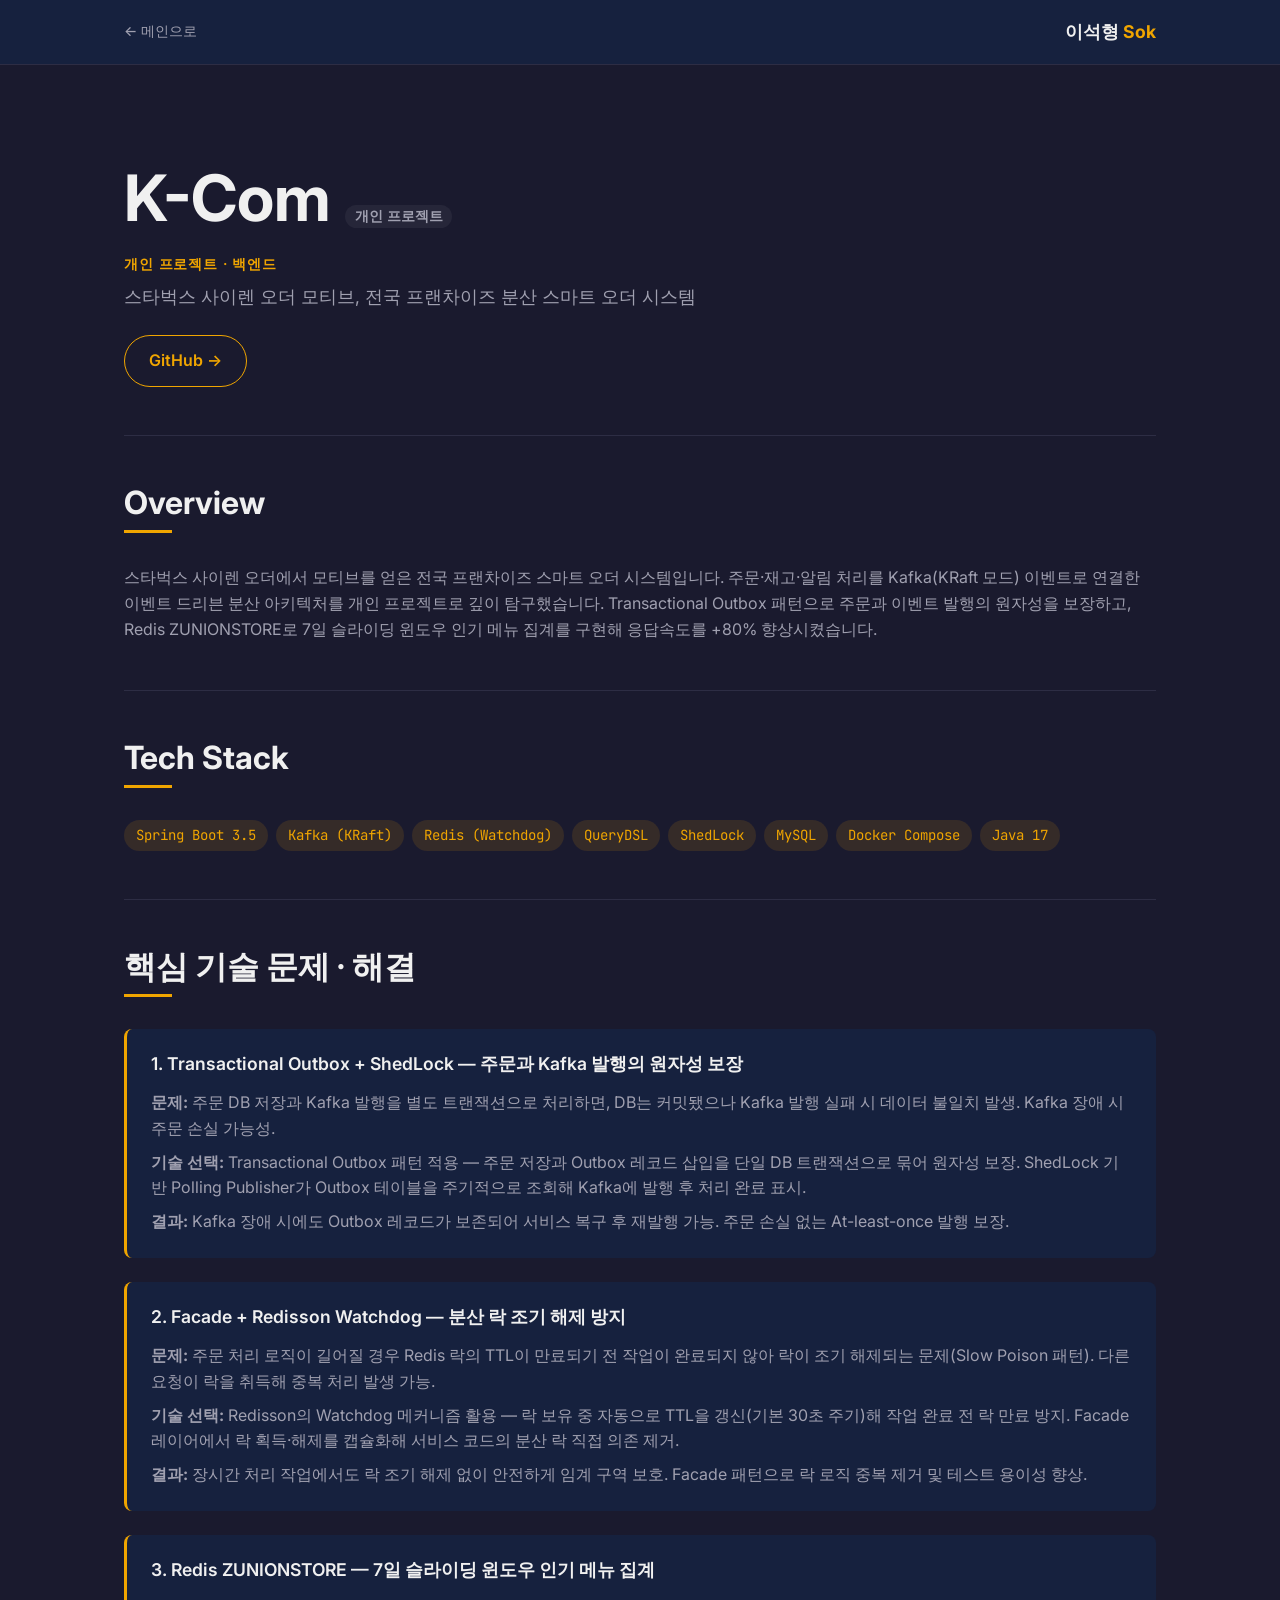
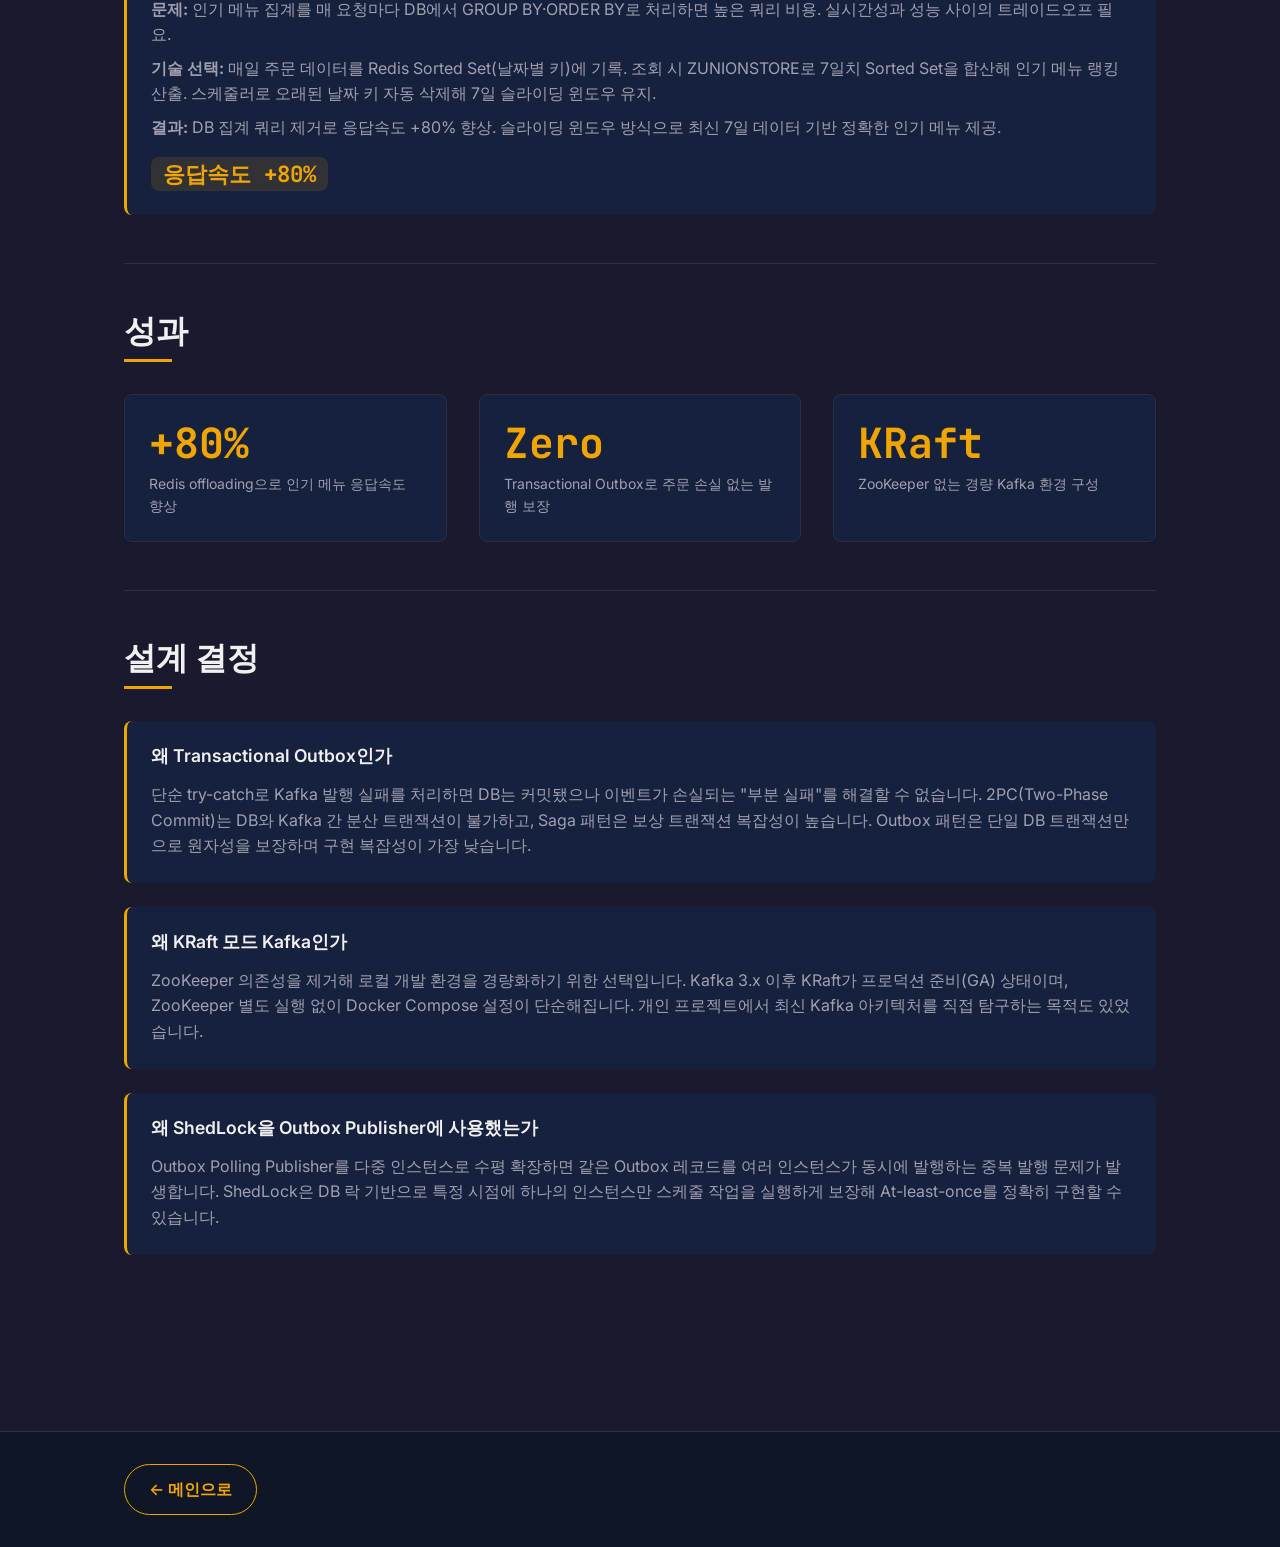
==== projects/kcom.html @ f6844fbc "fix: portfolio content accuracy and improvement - readys7: remove inaccurate 계약/결제 from overview, fi" ====
<!doctype html>
<html lang="ko">
<head>
  <meta charset="utf-8">
  <meta name="viewport" content="width=device-width, initial-scale=1">
  <meta name="description" content="K-Com — 분산 스마트 오더 시스템. Transactional Outbox 패턴·ShedLock·Redis Watchdog·ZUNIONSTORE 인기 메뉴 집계 상세 기술 설명">
  <meta property="og:title" content="K-Com | 이석형 (Sok) Portfolio">
  <meta property="og:description" content="Transactional Outbox·ShedLock·Redis Watchdog 기반 전국 프랜차이즈 분산 스마트 오더 시스템">
  <title>K-Com — 이석형 (Sok)</title>
  <link rel="preconnect" href="https://fonts.googleapis.com">
  <link rel="preconnect" href="https://fonts.gstatic.com" crossorigin>
  <link href="https://fonts.googleapis.com/css2?family=Inter:wght@400;500;600;700&family=JetBrains+Mono:wght@500;700&display=swap" rel="stylesheet">
  <link rel="stylesheet" href="../style.css">
</head>
<body>

  <header class="nav nav--detail" id="nav">
    <div class="container nav__inner">
      <a class="nav__link nav__back" href="../index.html">← 메인으로</a>
      <a class="nav__brand" href="../index.html">이석형 <span>Sok</span></a>
    </div>
  </header>

  <main class="detail">
    <div class="container">

      <!-- 헤더 -->
      <section class="detail__header reveal">
        <h1>K-Com <span class="badge badge--solo">개인 프로젝트</span></h1>
        <p class="detail__role">개인 프로젝트 · 백엔드</p>
        <p class="detail__desc">스타벅스 사이렌 오더 모티브, 전국 프랜차이즈 분산 스마트 오더 시스템</p>
        <a class="btn btn--ghost" href="https://github.com/cdkkyj123/k-com-project" target="_blank" rel="noopener">GitHub →</a>
      </section>

      <!-- Overview -->
      <section class="detail__block reveal" aria-labelledby="kcom-overview">
        <h2 id="kcom-overview" class="section-title">Overview</h2>
        <p>
          스타벅스 사이렌 오더에서 모티브를 얻은 전국 프랜차이즈 스마트 오더 시스템입니다.
          주문·재고·알림 처리를 Kafka(KRaft 모드) 이벤트로 연결한 이벤트 드리븐 분산 아키텍처를 개인 프로젝트로 깊이 탐구했습니다.
          Transactional Outbox 패턴으로 주문과 이벤트 발행의 원자성을 보장하고, Redis ZUNIONSTORE로 7일 슬라이딩 윈도우 인기 메뉴 집계를 구현해 응답속도를 +80% 향상시켰습니다.
        </p>
      </section>

      <!-- Tech Stack -->
      <section class="detail__block reveal" aria-labelledby="kcom-stack">
        <h2 id="kcom-stack" class="section-title">Tech Stack</h2>
        <div class="tag-list">
          <span class="tag">Spring Boot 3.5</span>
          <span class="tag">Kafka (KRaft)</span>
          <span class="tag">Redis (Watchdog)</span>
          <span class="tag">QueryDSL</span>
          <span class="tag">ShedLock</span>
          <span class="tag">MySQL</span>
          <span class="tag">Docker Compose</span>
          <span class="tag">Java 17</span>
        </div>
      </section>

      <!-- 핵심 기술 문제·해결 -->
      <section class="detail__block reveal" aria-labelledby="kcom-tech">
        <h2 id="kcom-tech" class="section-title">핵심 기술 문제 · 해결</h2>

        <article class="chapter reveal">
          <h3>1. Transactional Outbox + ShedLock — 주문과 Kafka 발행의 원자성 보장</h3>
          <p><strong>문제:</strong> 주문 DB 저장과 Kafka 발행을 별도 트랜잭션으로 처리하면, DB는 커밋됐으나 Kafka 발행 실패 시 데이터 불일치 발생. Kafka 장애 시 주문 손실 가능성.</p>
          <p><strong>기술 선택:</strong> Transactional Outbox 패턴 적용 — 주문 저장과 Outbox 레코드 삽입을 단일 DB 트랜잭션으로 묶어 원자성 보장. ShedLock 기반 Polling Publisher가 Outbox 테이블을 주기적으로 조회해 Kafka에 발행 후 처리 완료 표시.</p>
          <p><strong>결과:</strong> Kafka 장애 시에도 Outbox 레코드가 보존되어 서비스 복구 후 재발행 가능. 주문 손실 없는 At-least-once 발행 보장.</p>
        </article>

        <article class="chapter reveal">
          <h3>2. Facade + Redisson Watchdog — 분산 락 조기 해제 방지</h3>
          <p><strong>문제:</strong> 주문 처리 로직이 길어질 경우 Redis 락의 TTL이 만료되기 전 작업이 완료되지 않아 락이 조기 해제되는 문제(Slow Poison 패턴). 다른 요청이 락을 취득해 중복 처리 발생 가능.</p>
          <p><strong>기술 선택:</strong> Redisson의 Watchdog 메커니즘 활용 — 락 보유 중 자동으로 TTL을 갱신(기본 30초 주기)해 작업 완료 전 락 만료 방지. Facade 레이어에서 락 획득·해제를 캡슐화해 서비스 코드의 분산 락 직접 의존 제거.</p>
          <p><strong>결과:</strong> 장시간 처리 작업에서도 락 조기 해제 없이 안전하게 임계 구역 보호. Facade 패턴으로 락 로직 중복 제거 및 테스트 용이성 향상.</p>
        </article>

        <article class="chapter reveal">
          <h3>3. Redis ZUNIONSTORE — 7일 슬라이딩 윈도우 인기 메뉴 집계</h3>
          <p><strong>문제:</strong> 인기 메뉴 집계를 매 요청마다 DB에서 GROUP BY·ORDER BY로 처리하면 높은 쿼리 비용. 실시간성과 성능 사이의 트레이드오프 필요.</p>
          <p><strong>기술 선택:</strong> 매일 주문 데이터를 Redis Sorted Set(날짜별 키)에 기록. 조회 시 ZUNIONSTORE로 7일치 Sorted Set을 합산해 인기 메뉴 랭킹 산출. 스케줄러로 오래된 날짜 키 자동 삭제해 7일 슬라이딩 윈도우 유지.</p>
          <p><strong>결과:</strong> DB 집계 쿼리 제거로 응답속도 +80% 향상. 슬라이딩 윈도우 방식으로 최신 7일 데이터 기반 정확한 인기 메뉴 제공.</p>
          <div class="metric mono">응답속도 +80%</div>
        </article>

      </section>

      <!-- 성과 -->
      <section class="detail__block reveal" aria-labelledby="kcom-results">
        <h2 id="kcom-results" class="section-title">성과</h2>
        <div class="grid grid--3">
          <div class="metric-card reveal">
            <span class="metric mono">+80%</span>
            <span class="metric__label">Redis offloading으로 인기 메뉴 응답속도 향상</span>
          </div>
          <div class="metric-card reveal">
            <span class="metric mono">Zero</span>
            <span class="metric__label">Transactional Outbox로 주문 손실 없는 발행 보장</span>
          </div>
          <div class="metric-card reveal">
            <span class="metric mono">KRaft</span>
            <span class="metric__label">ZooKeeper 없는 경량 Kafka 환경 구성</span>
          </div>
        </div>
      </section>

      <!-- 설계 결정 -->
      <section class="detail__block reveal" aria-labelledby="kcom-decisions">
        <h2 id="kcom-decisions" class="section-title">설계 결정</h2>

        <article class="chapter reveal">
          <h3>왜 Transactional Outbox인가</h3>
          <p>단순 try-catch로 Kafka 발행 실패를 처리하면 DB는 커밋됐으나 이벤트가 손실되는 "부분 실패"를 해결할 수 없습니다. 2PC(Two-Phase Commit)는 DB와 Kafka 간 분산 트랜잭션이 불가하고, Saga 패턴은 보상 트랜잭션 복잡성이 높습니다. Outbox 패턴은 단일 DB 트랜잭션만으로 원자성을 보장하며 구현 복잡성이 가장 낮습니다.</p>
        </article>

        <article class="chapter reveal">
          <h3>왜 KRaft 모드 Kafka인가</h3>
          <p>ZooKeeper 의존성을 제거해 로컬 개발 환경을 경량화하기 위한 선택입니다. Kafka 3.x 이후 KRaft가 프로덕션 준비(GA) 상태이며, ZooKeeper 별도 실행 없이 Docker Compose 설정이 단순해집니다. 개인 프로젝트에서 최신 Kafka 아키텍처를 직접 탐구하는 목적도 있었습니다.</p>
        </article>

        <article class="chapter reveal">
          <h3>왜 ShedLock을 Outbox Publisher에 사용했는가</h3>
          <p>Outbox Polling Publisher를 다중 인스턴스로 수평 확장하면 같은 Outbox 레코드를 여러 인스턴스가 동시에 발행하는 중복 발행 문제가 발생합니다. ShedLock은 DB 락 기반으로 특정 시점에 하나의 인스턴스만 스케줄 작업을 실행하게 보장해 At-least-once를 정확히 구현할 수 있습니다.</p>
        </article>

      </section>

    </div>
  </main>

  <footer class="footer">
    <div class="container">
      <a class="btn btn--ghost" href="../index.html">← 메인으로</a>
    </div>
  </footer>

  <script src="../main.js" defer></script>
</body>
</html>
---- style.css ----
/* ============================================================
   1. Reset & Box-sizing
   ============================================================ */
*, *::before, *::after {
  box-sizing: border-box;
  margin: 0;
  padding: 0;
}

img, video {
  max-width: 100%;
  display: block;
}

ul, ol {
  list-style: none;
}

/* ============================================================
   2. :root tokens
   ============================================================ */
:root {
  /* Background */
  --bg-base:      #1a1a2e;
  --bg-surface:   #16213e;
  --bg-surface-2: #0f1626;

  /* Text */
  --text-primary:   #f0f0f0;
  --text-secondary: #a0a0b0;
  --text-muted:     #9090a0; /* footer 보조·disabled 전용 — 본문 사용 금지 */

  /* Accent (단일 gold) */
  --accent:        #f0a500;
  --accent-hover:  #ffbb2e;
  --accent-soft:   rgba(240, 165, 0, 0.12);

  /* Borders */
  --border:        #2d2d44;
  --border-hover:  var(--accent);

  /* Status badges */
  --status-done:    #3ddc84;
  --status-wip:     #f0a500;
  --status-private: #9090a0;

  /* Effects */
  --shadow-card:  0 4px 20px rgba(0, 0, 0, 0.35);
  --radius:       8px;
  --radius-pill:  999px;

  /* Typography */
  --font-sans: 'Inter', -apple-system, 'Segoe UI', 'Noto Sans KR', sans-serif;
  --font-mono: 'JetBrains Mono', 'Courier New', monospace;
  --fs-h1:     4rem;
  --fs-h2:     2rem;
  --fs-h3:     1.4rem;
  --fs-body:   1rem;
  --fs-small:  0.875rem;
  --fs-metric: 2.6rem;
  --lh-tight:  1.2;
  --lh-body:   1.6;

  /* Spacing (8px base) */
  --sp-1: 0.5rem;
  --sp-2: 1rem;
  --sp-3: 1.5rem;
  --sp-4: 2rem;
  --sp-5: 3rem;
  --sp-6: 5rem;
  --container-max: 1080px;
}

/* ============================================================
   3. Base elements
   ============================================================ */
html {
  scroll-behavior: smooth;
}

body {
  font-family: var(--font-sans);
  font-size: var(--fs-body);
  line-height: var(--lh-body);
  color: var(--text-primary);
  background-color: var(--bg-base);
  padding-top: 64px;
}

h1, h2, h3, h4, h5, h6 {
  line-height: var(--lh-tight);
  color: var(--text-primary);
}

h1 { font-size: var(--fs-h1); font-weight: 700; }
h2 { font-size: var(--fs-h2); font-weight: 700; }
h3 { font-size: var(--fs-h3); font-weight: 600; }

p {
  color: var(--text-secondary);
  line-height: var(--lh-body);
}

a {
  color: var(--accent);
  text-decoration: none;
  transition: color 0.2s ease;
}

a:hover {
  color: var(--accent-hover);
}

:focus-visible {
  outline: 2px solid var(--accent);
  outline-offset: 2px;
}

.mono {
  font-family: var(--font-mono);
}

.accent {
  color: var(--accent);
}

/* ============================================================
   4. Layout utilities
   ============================================================ */
.container {
  max-width: var(--container-max);
  margin-inline: auto;
  padding-inline: var(--sp-3);
}

.section {
  padding-block: var(--sp-6);
}

.section--alt {
  background: var(--bg-surface-2);
}

.grid {
  display: grid;
  gap: var(--sp-4);
}

.grid--2 {
  grid-template-columns: 1fr 1fr;
}

.grid--3 {
  grid-template-columns: repeat(3, 1fr);
}

/* ============================================================
   5. Components
   ============================================================ */

/* Buttons */
.btn {
  display: inline-flex;
  align-items: center;
  gap: 0.4rem;
  padding: 0.75rem 1.5rem;
  border-radius: var(--radius-pill);
  font-size: var(--fs-body);
  font-weight: 600;
  font-family: var(--font-sans);
  cursor: pointer;
  border: 1px solid transparent;
  transition: background-color 0.2s ease, color 0.2s ease, border-color 0.2s ease;
  text-decoration: none;
  white-space: nowrap;
}

.btn--primary {
  background-color: var(--accent);
  color: var(--bg-base);
  border-color: var(--accent);
}

.btn--primary:hover {
  background-color: var(--accent-hover);
  border-color: var(--accent-hover);
  color: var(--bg-base);
}

.btn--ghost {
  background-color: transparent;
  color: var(--accent);
  border-color: var(--accent);
}

.btn--ghost:hover {
  background-color: var(--accent-soft);
  color: var(--accent-hover);
}

/* Cards */
.card {
  background: var(--bg-surface);
  border: 1px solid var(--border);
  border-radius: var(--radius);
  padding: var(--sp-3);
  box-shadow: var(--shadow-card);
  transition: transform 0.25s ease, border-color 0.25s ease;
}

.card:hover {
  transform: translateY(-4px);
  border-color: var(--accent);
}

/* Tags */
.tag {
  display: inline-block;
  background: var(--accent-soft);
  color: var(--accent);
  font-family: var(--font-mono);
  font-size: var(--fs-small);
  border-radius: var(--radius-pill);
  padding: 0.25rem 0.75rem;
}

.tag-list {
  display: flex;
  gap: var(--sp-1);
  flex-wrap: wrap;
}

/* Badges */
.badge {
  display: inline-block;
  font-size: var(--fs-small);
  font-weight: 600;
  border-radius: var(--radius-pill);
  padding: 0.2rem 0.6rem;
}

.badge--wip {
  background: var(--accent-soft);
  color: var(--status-wip);
}

.badge--done {
  background: rgba(61, 220, 132, 0.12);
  color: var(--status-done);
}

.badge--private {
  background: rgba(108, 108, 122, 0.15);
  color: var(--status-private);
}

.badge--solo {
  background: rgba(108, 108, 122, 0.15);
  color: var(--text-secondary);
}

.badge--featured {
  background: var(--accent);
  color: var(--bg-base);
}

/* Metrics */
.metric {
  display: block;
  font-family: var(--font-mono);
  font-size: var(--fs-metric);
  color: var(--accent);
  font-weight: 700;
  line-height: var(--lh-tight);
}

.metric__label {
  display: block;
  font-size: var(--fs-small);
  color: var(--text-secondary);
  margin-top: 0.25rem;
  line-height: var(--lh-body);
}

.metric-card {
  background: var(--bg-surface);
  border: 1px solid var(--border);
  border-radius: var(--radius);
  padding: var(--sp-3);
  transition: transform 0.25s ease, border-color 0.25s ease;
}

.metric-card:hover {
  transform: translateY(-4px);
  border-color: var(--accent);
}

/* Section titles */
.section-title {
  font-size: var(--fs-h2);
  font-weight: 700;
  line-height: var(--lh-tight);
  margin-bottom: var(--sp-4);
  color: var(--text-primary);
}

.section-title::after {
  content: '';
  display: block;
  width: 48px;
  height: 3px;
  background: var(--accent);
  margin-top: 8px;
}

/* ============================================================
   6. Nav
   ============================================================ */
.nav {
  position: fixed;
  top: 0;
  left: 0;
  right: 0;
  z-index: 100;
  background: transparent;
  transition: background 0.3s ease, box-shadow 0.3s ease;
}

.nav--scrolled {
  background: var(--bg-surface);
  box-shadow: 0 2px 20px rgba(0, 0, 0, 0.4);
}

.nav__inner {
  display: flex;
  align-items: center;
  justify-content: space-between;
  height: 64px;
}

.nav__brand {
  font-size: 1.1rem;
  font-weight: 700;
  color: var(--text-primary);
  text-decoration: none;
  transition: color 0.2s ease;
}

.nav__brand:hover {
  color: var(--accent);
}

.nav__brand span {
  color: var(--accent);
}

.nav__menu {
  display: flex;
  align-items: center;
  gap: var(--sp-3);
}

.nav__link {
  color: var(--text-secondary);
  font-size: var(--fs-body);
  font-weight: 500;
  text-decoration: none;
  transition: color 0.2s ease;
  padding: 0.25rem 0;
  border-bottom: 2px solid transparent;
}

.nav__link:hover,
.nav__link.active {
  color: var(--accent);
}

.nav__link.active {
  border-bottom-color: var(--accent);
}

.nav__back {
  font-size: var(--fs-small);
}

/* Hamburger — hidden on desktop */
.nav__hamburger {
  display: none;
}

/* Detail page nav */
.nav--detail {
  background: var(--bg-surface);
  border-bottom: 1px solid var(--border);
}

/* ============================================================
   7. Sections (index)
   ============================================================ */

/* Hero */
.hero {
  min-height: 100vh;
  display: flex;
  align-items: center;
  background: linear-gradient(180deg, var(--bg-base), var(--bg-surface-2));
  position: relative;
}

.hero__inner {
  padding-block: var(--sp-6);
}

.hero__eyebrow {
  font-size: var(--fs-small);
  font-weight: 600;
  color: var(--accent);
  letter-spacing: 0.08em;
  text-transform: uppercase;
  margin-bottom: var(--sp-2);
}

.hero__title {
  font-size: var(--fs-h1);
  font-weight: 700;
  line-height: var(--lh-tight);
  margin-bottom: var(--sp-3);
  color: var(--text-primary);
}

.hero__sub {
  font-size: 1.15rem;
  color: var(--text-secondary);
  max-width: 600px;
  margin-bottom: var(--sp-2);
  line-height: var(--lh-body);
}

.hero__stack {
  font-family: var(--font-mono);
  font-size: var(--fs-small);
  color: var(--text-secondary);
  margin-bottom: var(--sp-4);
}

.hero__cta {
  display: flex;
  gap: var(--sp-2);
  flex-wrap: wrap;
  margin-bottom: var(--sp-5);
}

.hero__scroll {
  position: absolute;
  bottom: var(--sp-4);
  left: 50%;
  transform: translateX(-50%);
  font-size: 1.5rem;
  color: var(--text-secondary);
  text-decoration: none;
  transition: color 0.2s ease, transform 0.2s ease;
}

.hero__scroll:hover {
  color: var(--accent);
  transform: translateX(-50%) translateY(4px);
}

/* About */
.about__intro {
  font-size: 1.1rem;
  color: var(--text-secondary);
  max-width: 720px;
  margin-bottom: var(--sp-5);
  line-height: var(--lh-body);
}

.strength {
  display: flex;
  flex-direction: column;
  gap: var(--sp-1);
}

.strength__icon {
  font-size: 1.8rem;
  margin-bottom: var(--sp-1);
}

.strength h3 {
  color: var(--text-primary);
  font-size: var(--fs-h3);
}

.strength p {
  color: var(--text-secondary);
  font-size: var(--fs-small);
}

/* Skills */
.skills__group {
  margin-bottom: var(--sp-4);
}

.skills__group:last-child {
  margin-bottom: 0;
}

.skills__cat {
  font-size: var(--fs-small);
  font-weight: 700;
  color: var(--accent);
  text-transform: uppercase;
  letter-spacing: 0.08em;
  margin-bottom: var(--sp-2);
}

/* Featured */
.featured__grid {
  display: grid;
  grid-template-columns: 1fr 1fr;
  gap: var(--sp-4);
  align-items: start;
}

.featured__text {
  display: flex;
  flex-direction: column;
  gap: var(--sp-3);
}

.featured__role {
  font-size: var(--fs-small);
  font-weight: 600;
  color: var(--accent);
  text-transform: uppercase;
  letter-spacing: 0.06em;
}

.featured__desc {
  font-size: 1.1rem;
  color: var(--text-secondary);
  line-height: var(--lh-body);
}

.featured__metrics {
  display: grid;
  grid-template-columns: 1fr 1fr;
  gap: var(--sp-3);
}

.featured__cta {
  display: flex;
  gap: var(--sp-2);
  flex-wrap: wrap;
}

/* Projects */
.project {
  display: flex;
  flex-direction: column;
  gap: var(--sp-2);
}

.project__head {
  display: flex;
  align-items: center;
  gap: var(--sp-1);
  flex-wrap: wrap;
}

.project__head h3 {
  color: var(--text-primary);
  font-size: var(--fs-h3);
}

.project__desc {
  color: var(--text-secondary);
  font-size: var(--fs-body);
  line-height: var(--lh-body);
}

.project__metrics {
  font-family: var(--font-mono);
  font-size: var(--fs-small);
  color: var(--accent);
  padding: var(--sp-1) var(--sp-2);
  background: var(--accent-soft);
  border-radius: var(--radius);
  align-self: flex-start;
}

.project__links {
  display: flex;
  gap: var(--sp-2);
  flex-wrap: wrap;
  margin-top: auto;
  padding-top: var(--sp-2);
}

/* Differentiation */
.diff {
  display: flex;
  flex-direction: column;
  gap: var(--sp-1);
}

.diff__icon {
  font-size: 1.8rem;
  margin-bottom: var(--sp-1);
}

.diff h3 {
  color: var(--text-primary);
  font-size: var(--fs-h3);
}

.diff p {
  color: var(--text-secondary);
  font-size: var(--fs-small);
  line-height: var(--lh-body);
  margin-top: var(--sp-1);
}

/* Contact */
.contact {
  text-align: center;
}

.contact .section-title::after {
  margin-inline: auto;
}

.contact__closing {
  font-size: 1.1rem;
  color: var(--text-secondary);
  max-width: 500px;
  margin-inline: auto;
  margin-bottom: var(--sp-4);
}

.contact__links {
  display: flex;
  justify-content: center;
  gap: var(--sp-2);
  flex-wrap: wrap;
}

/* Footer */
.footer {
  background: var(--bg-surface-2);
  padding-block: var(--sp-4);
  border-top: 1px solid var(--border);
}

.footer__inner {
  display: flex;
  align-items: center;
  justify-content: space-between;
  flex-wrap: wrap;
  gap: var(--sp-2);
}

.footer__copy {
  font-size: var(--fs-small);
  color: var(--text-muted);
}

.footer__links {
  display: flex;
  gap: var(--sp-2);
}

.footer__link {
  font-size: var(--fs-small);
  color: var(--text-muted);
  text-decoration: none;
  transition: color 0.2s ease;
}

.footer__link:hover {
  color: var(--accent);
}

/* ============================================================
   8. Detail pages
   ============================================================ */
.detail {
  padding-top: var(--sp-5);
  padding-bottom: var(--sp-6);
}

.detail__header {
  padding-block: var(--sp-5);
  border-bottom: 1px solid var(--border);
  margin-bottom: var(--sp-5);
}

.detail__header h1 {
  font-size: var(--fs-h1);
  margin-bottom: var(--sp-2);
}

.detail__role {
  font-size: var(--fs-small);
  font-weight: 600;
  color: var(--accent);
  text-transform: uppercase;
  letter-spacing: 0.06em;
  margin-bottom: var(--sp-1);
}

.detail__desc {
  font-size: 1.1rem;
  color: var(--text-secondary);
  margin-bottom: var(--sp-3);
}

.detail__block {
  margin-bottom: var(--sp-5);
  padding-bottom: var(--sp-5);
  border-bottom: 1px solid var(--border);
}

.detail__block:last-child {
  border-bottom: none;
}

.chapter {
  background: var(--bg-surface);
  border-left: 3px solid var(--accent);
  padding: var(--sp-3);
  border-radius: var(--radius);
  margin-bottom: var(--sp-3);
}

.chapter:last-child {
  margin-bottom: 0;
}

.chapter h3 {
  font-size: 1.1rem;
  color: var(--text-primary);
  margin-bottom: var(--sp-2);
}

.chapter p {
  color: var(--text-secondary);
  font-size: var(--fs-body);
  margin-bottom: var(--sp-1);
  line-height: var(--lh-body);
}

.chapter p:last-of-type {
  margin-bottom: 0;
}

.chapter .metric {
  font-size: 1.4rem;
  margin-top: var(--sp-2);
  display: inline-block;
  padding: 0.25rem 0.75rem;
  background: var(--accent-soft);
  border-radius: var(--radius);
}

.detail-nav {
  background: var(--bg-surface);
  border-bottom: 1px solid var(--border);
}

.current-status {
  display: inline-block;
  padding: var(--sp-2) var(--sp-3);
  background: var(--accent-soft);
  border: 1px solid var(--accent);
  border-radius: var(--radius);
  color: var(--text-secondary);
  font-size: var(--fs-body);
  margin-top: var(--sp-2);
}

/* ============================================================
   9. Animation
   ============================================================ */
.reveal {
  opacity: 0;
  transform: translateY(20px);
  transition: opacity 0.4s ease, transform 0.4s ease;
}

.reveal.is-visible {
  opacity: 1;
  transform: none;
}

/* 404 page */
.page-404 {
  display: flex;
  align-items: center;
  justify-content: center;
  min-height: 100vh;
  padding-top: 0;
}

.not-found {
  text-align: center;
  display: flex;
  flex-direction: column;
  align-items: center;
  gap: var(--sp-3);
}

.not-found__code {
  font-family: var(--font-mono);
  font-size: 6rem;
  color: var(--accent);
  line-height: 1;
  font-weight: 700;
}

.not-found__msg {
  color: var(--text-secondary);
  font-size: var(--fs-h3);
}

.not-found h1 {
  font-size: var(--fs-h2);
  color: var(--text-primary);
}

.not-found__sub {
  color: var(--text-secondary);
  font-size: var(--fs-body);
  margin-top: calc(var(--sp-1) * -1);
}

/* ============================================================
   10. Responsive (@media max-width: 768px)
   ============================================================ */
@media (max-width: 768px) {
  :root {
    --fs-h1:     2.4rem;
    --fs-h2:     1.6rem;
    --fs-metric: 2rem;
    --sp-6:      3rem;
  }

  .grid--2,
  .grid--3,
  .featured__grid {
    grid-template-columns: 1fr;
  }

  .featured__metrics {
    grid-template-columns: 1fr 1fr;
  }

  .container {
    padding-inline: var(--sp-2);
  }

  .btn {
    min-height: 44px;
  }

  .hero__cta,
  .contact__links {
    flex-direction: column;
    align-items: flex-start;
  }

  .contact .contact__links {
    align-items: center;
  }

  .footer__inner {
    flex-direction: column;
    align-items: flex-start;
  }

  .footer__links {
    flex-direction: column;
    gap: var(--sp-1);
  }

  /* Hamburger — show on mobile */
  .nav__hamburger {
    display: flex;
    flex-direction: column;
    gap: 5px;
    cursor: pointer;
    background: none;
    border: none;
    padding: 10px;
    min-width: 44px;
    min-height: 44px;
    justify-content: center;
    align-items: center;
    z-index: 101;
  }

  .nav__hamburger span {
    display: block;
    width: 24px;
    height: 2px;
    background: var(--text-primary);
    border-radius: 2px;
    transition: background 0.2s ease;
  }

  /* Nav menu hidden by default on mobile */
  .nav__menu {
    display: none;
    position: absolute;
    top: 100%;
    left: 0;
    right: 0;
    flex-direction: column;
    background: var(--bg-surface);
    padding: var(--sp-3);
    border-bottom: 1px solid var(--border);
    gap: var(--sp-2);
    box-shadow: 0 8px 20px rgba(0, 0, 0, 0.4);
  }

  /* Show menu when nav--open */
  .nav--open .nav__menu {
    display: flex;
  }

  .detail__header h1 {
    font-size: 2.2rem;
  }
}

/* prefers-reduced-motion */
@media (prefers-reduced-motion: reduce) {
  *, *::before, *::after {
    transition: none !important;
    animation: none !important;
  }

  .reveal {
    opacity: 1 !important;
    transform: none !important;
  }
}
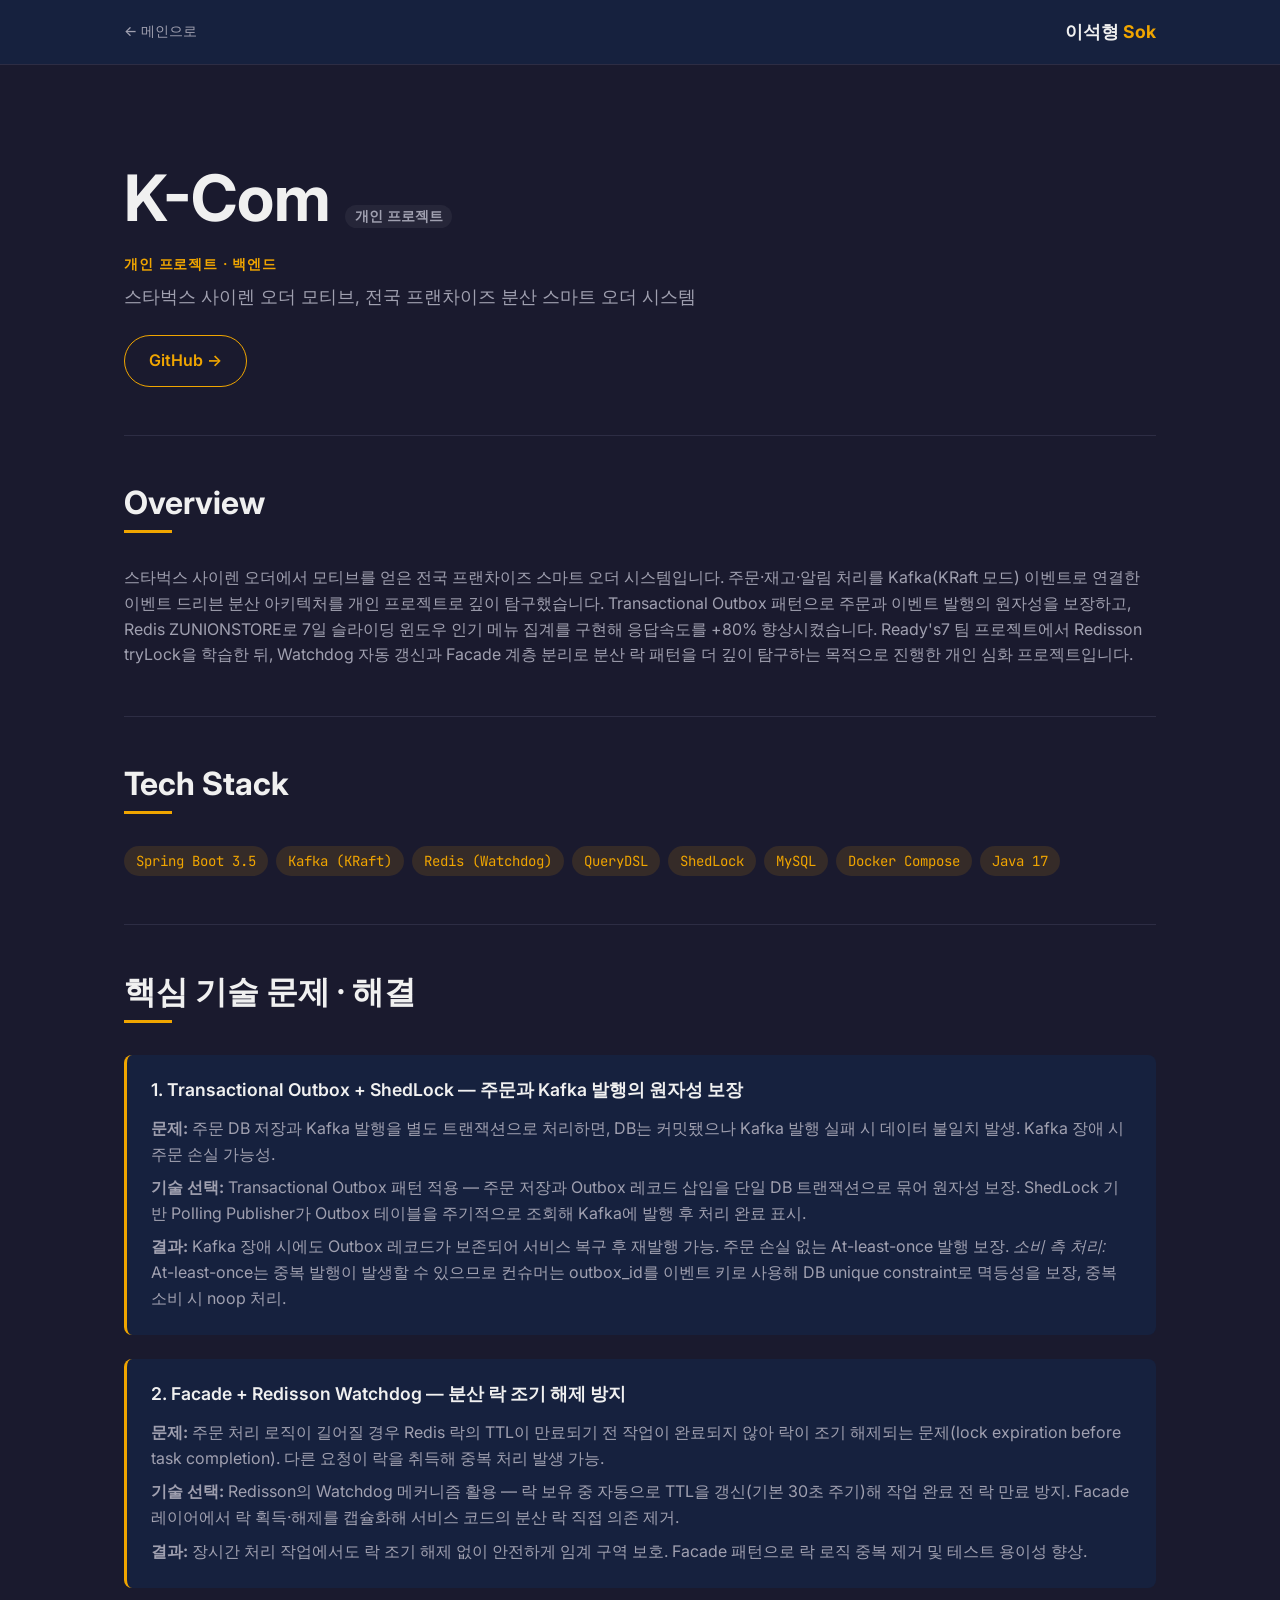
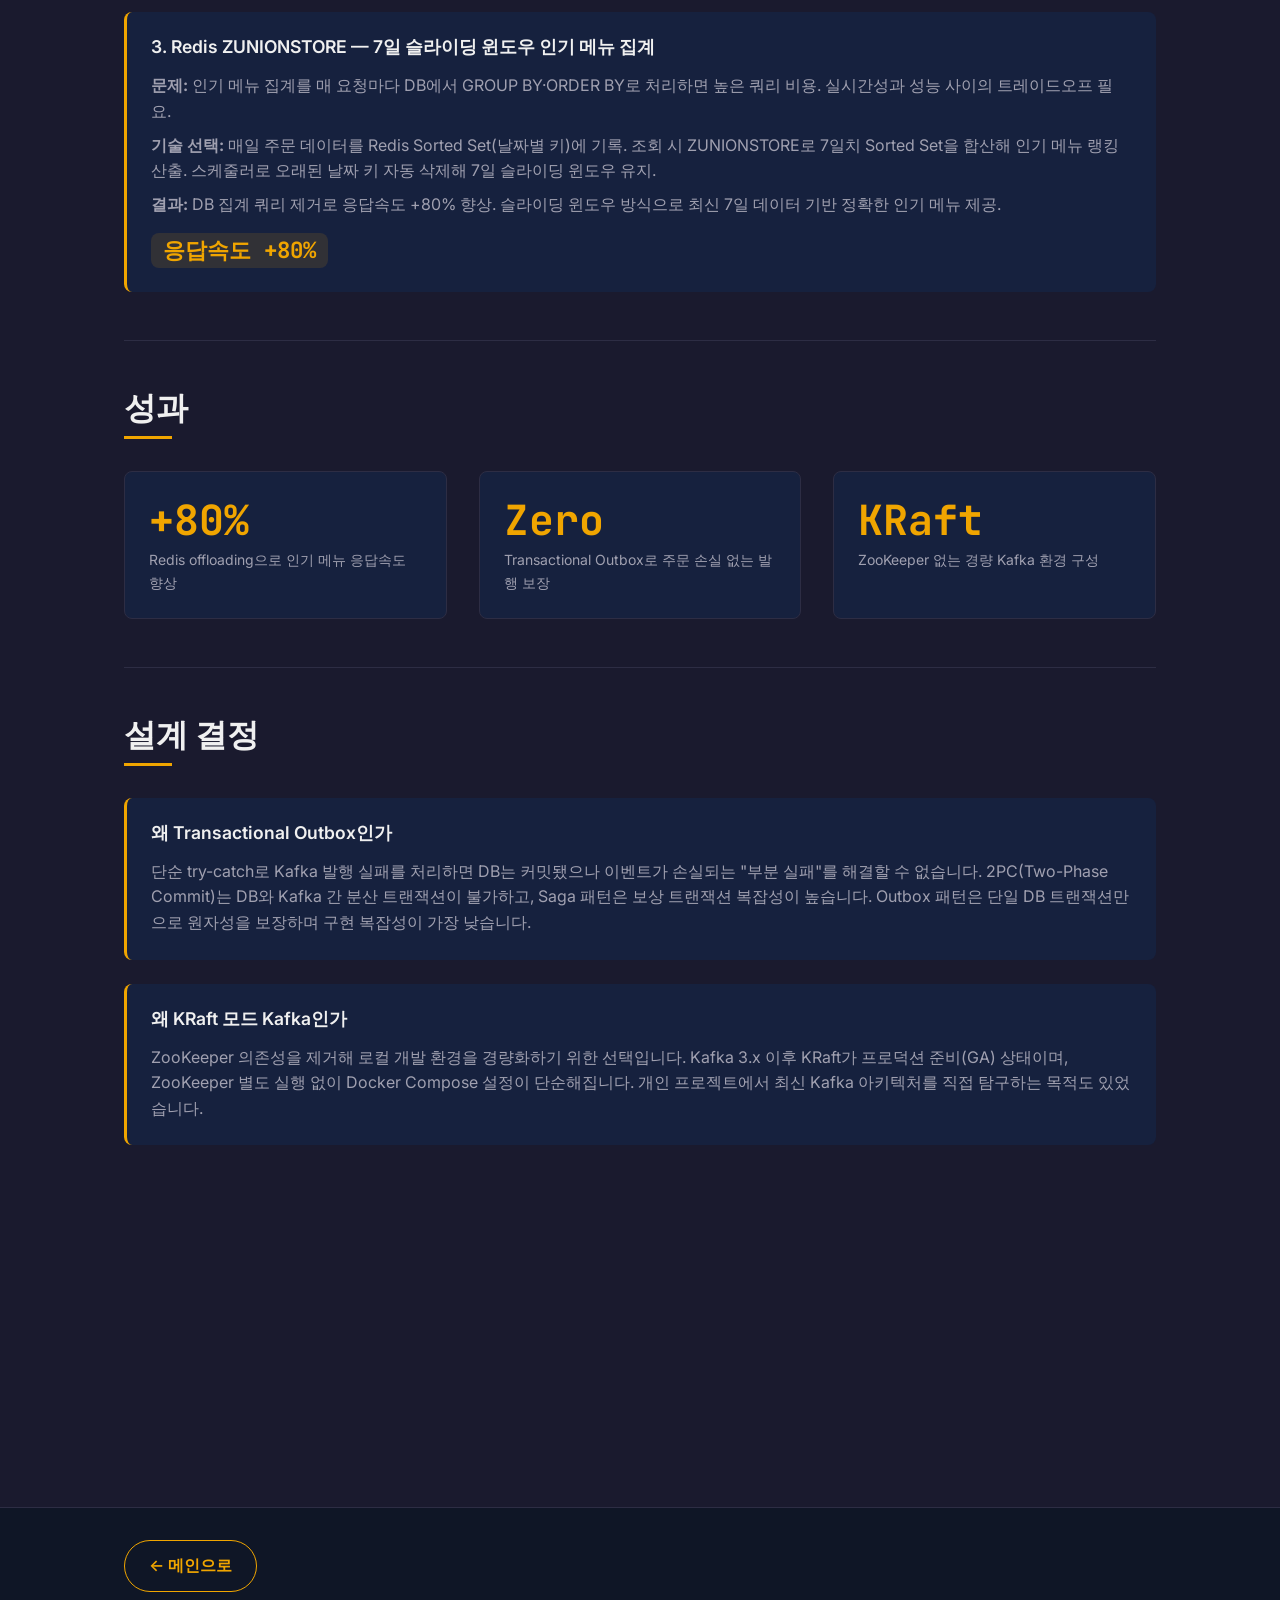
==== commit 08cc2162: "improve: second-pass portfolio depth from interviewer review - readys7: fix meta Blue-Green→Rolling," ====
--- a/projects/kcom.html
+++ b/projects/kcom.html
@@ -39,6 +39,7 @@
           스타벅스 사이렌 오더에서 모티브를 얻은 전국 프랜차이즈 스마트 오더 시스템입니다.
           주문·재고·알림 처리를 Kafka(KRaft 모드) 이벤트로 연결한 이벤트 드리븐 분산 아키텍처를 개인 프로젝트로 깊이 탐구했습니다.
           Transactional Outbox 패턴으로 주문과 이벤트 발행의 원자성을 보장하고, Redis ZUNIONSTORE로 7일 슬라이딩 윈도우 인기 메뉴 집계를 구현해 응답속도를 +80% 향상시켰습니다.
+          Ready's7 팀 프로젝트에서 Redisson tryLock을 학습한 뒤, Watchdog 자동 갱신과 Facade 계층 분리로 분산 락 패턴을 더 깊이 탐구하는 목적으로 진행한 개인 심화 프로젝트입니다.
         </p>
       </section>
 
@@ -65,12 +66,12 @@
           <h3>1. Transactional Outbox + ShedLock — 주문과 Kafka 발행의 원자성 보장</h3>
           <p><strong>문제:</strong> 주문 DB 저장과 Kafka 발행을 별도 트랜잭션으로 처리하면, DB는 커밋됐으나 Kafka 발행 실패 시 데이터 불일치 발생. Kafka 장애 시 주문 손실 가능성.</p>
           <p><strong>기술 선택:</strong> Transactional Outbox 패턴 적용 — 주문 저장과 Outbox 레코드 삽입을 단일 DB 트랜잭션으로 묶어 원자성 보장. ShedLock 기반 Polling Publisher가 Outbox 테이블을 주기적으로 조회해 Kafka에 발행 후 처리 완료 표시.</p>
-          <p><strong>결과:</strong> Kafka 장애 시에도 Outbox 레코드가 보존되어 서비스 복구 후 재발행 가능. 주문 손실 없는 At-least-once 발행 보장.</p>
+          <p><strong>결과:</strong> Kafka 장애 시에도 Outbox 레코드가 보존되어 서비스 복구 후 재발행 가능. 주문 손실 없는 At-least-once 발행 보장. <em>소비 측 처리:</em> At-least-once는 중복 발행이 발생할 수 있으므로 컨슈머는 outbox_id를 이벤트 키로 사용해 DB unique constraint로 멱등성을 보장, 중복 소비 시 noop 처리.</p>
         </article>
 
         <article class="chapter reveal">
           <h3>2. Facade + Redisson Watchdog — 분산 락 조기 해제 방지</h3>
-          <p><strong>문제:</strong> 주문 처리 로직이 길어질 경우 Redis 락의 TTL이 만료되기 전 작업이 완료되지 않아 락이 조기 해제되는 문제(Slow Poison 패턴). 다른 요청이 락을 취득해 중복 처리 발생 가능.</p>
+          <p><strong>문제:</strong> 주문 처리 로직이 길어질 경우 Redis 락의 TTL이 만료되기 전 작업이 완료되지 않아 락이 조기 해제되는 문제(lock expiration before task completion). 다른 요청이 락을 취득해 중복 처리 발생 가능.</p>
           <p><strong>기술 선택:</strong> Redisson의 Watchdog 메커니즘 활용 — 락 보유 중 자동으로 TTL을 갱신(기본 30초 주기)해 작업 완료 전 락 만료 방지. Facade 레이어에서 락 획득·해제를 캡슐화해 서비스 코드의 분산 락 직접 의존 제거.</p>
           <p><strong>결과:</strong> 장시간 처리 작업에서도 락 조기 해제 없이 안전하게 임계 구역 보호. Facade 패턴으로 락 로직 중복 제거 및 테스트 용이성 향상.</p>
         </article>
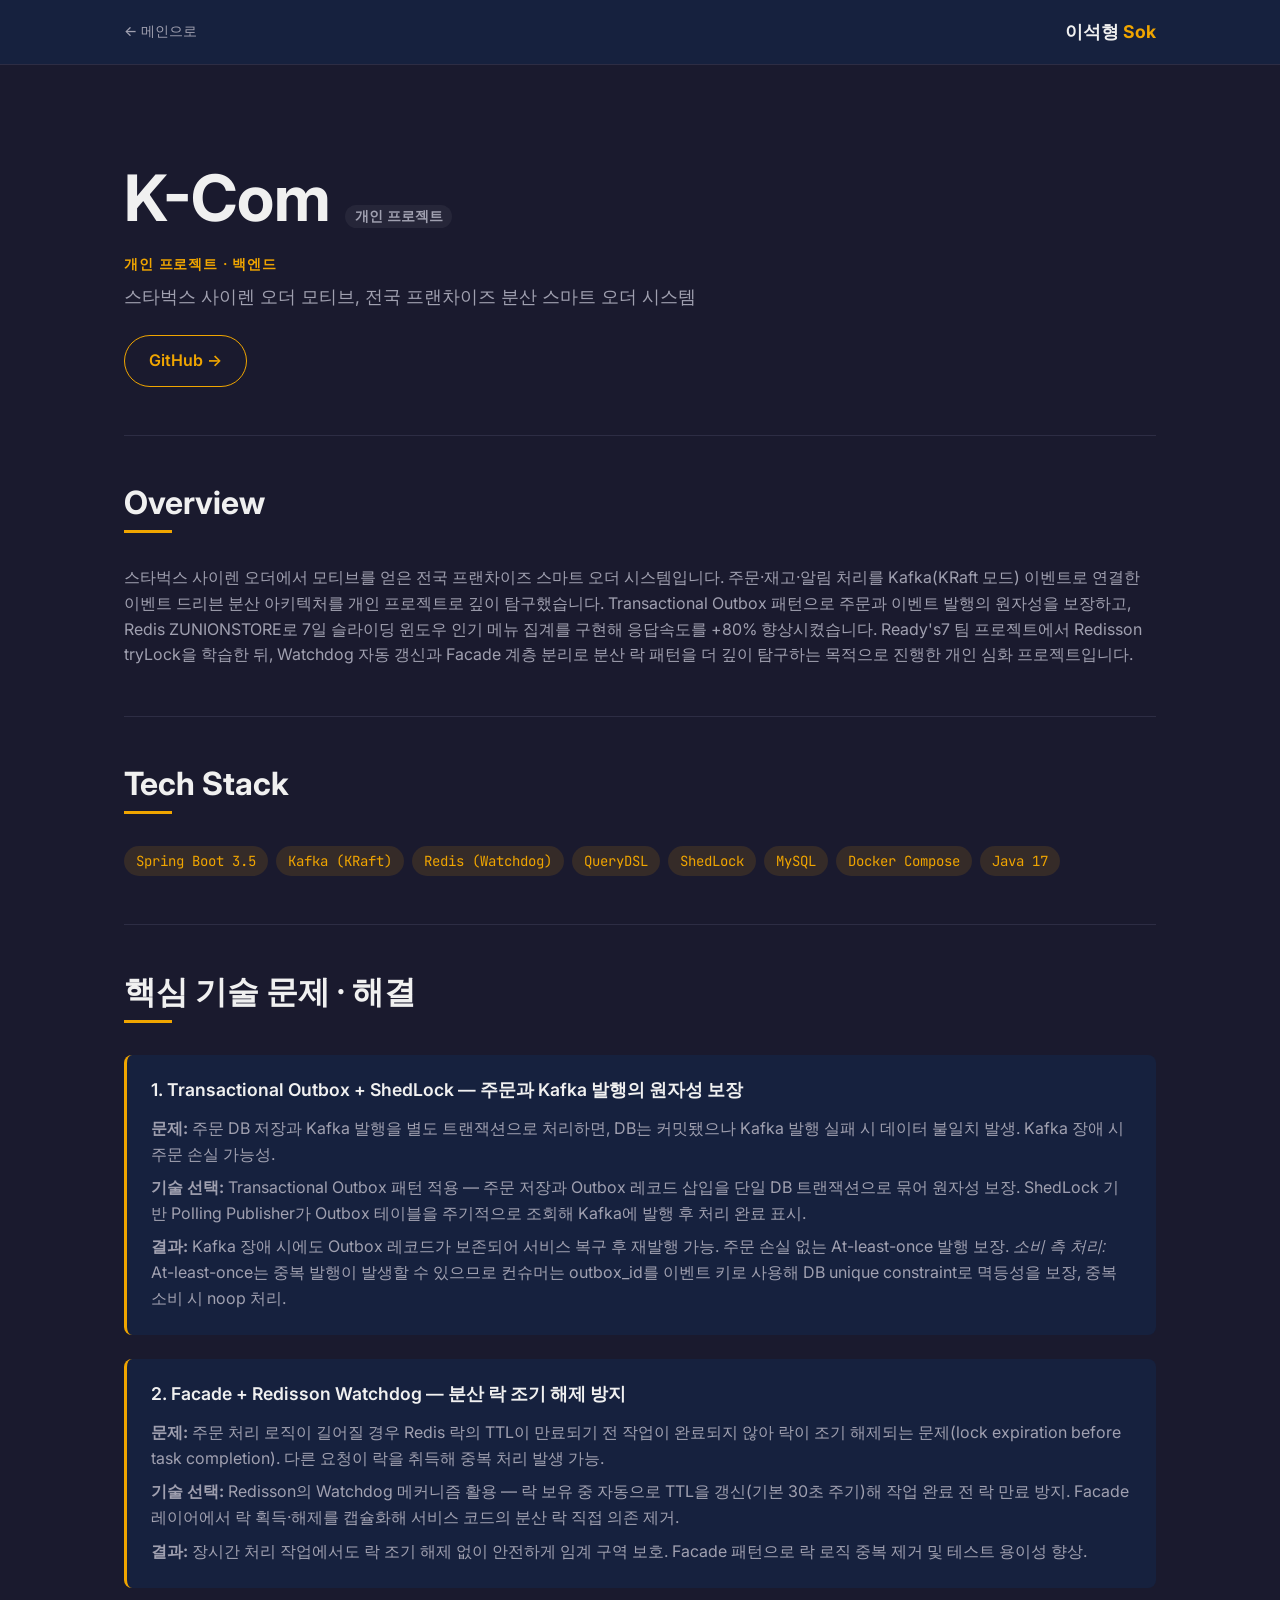
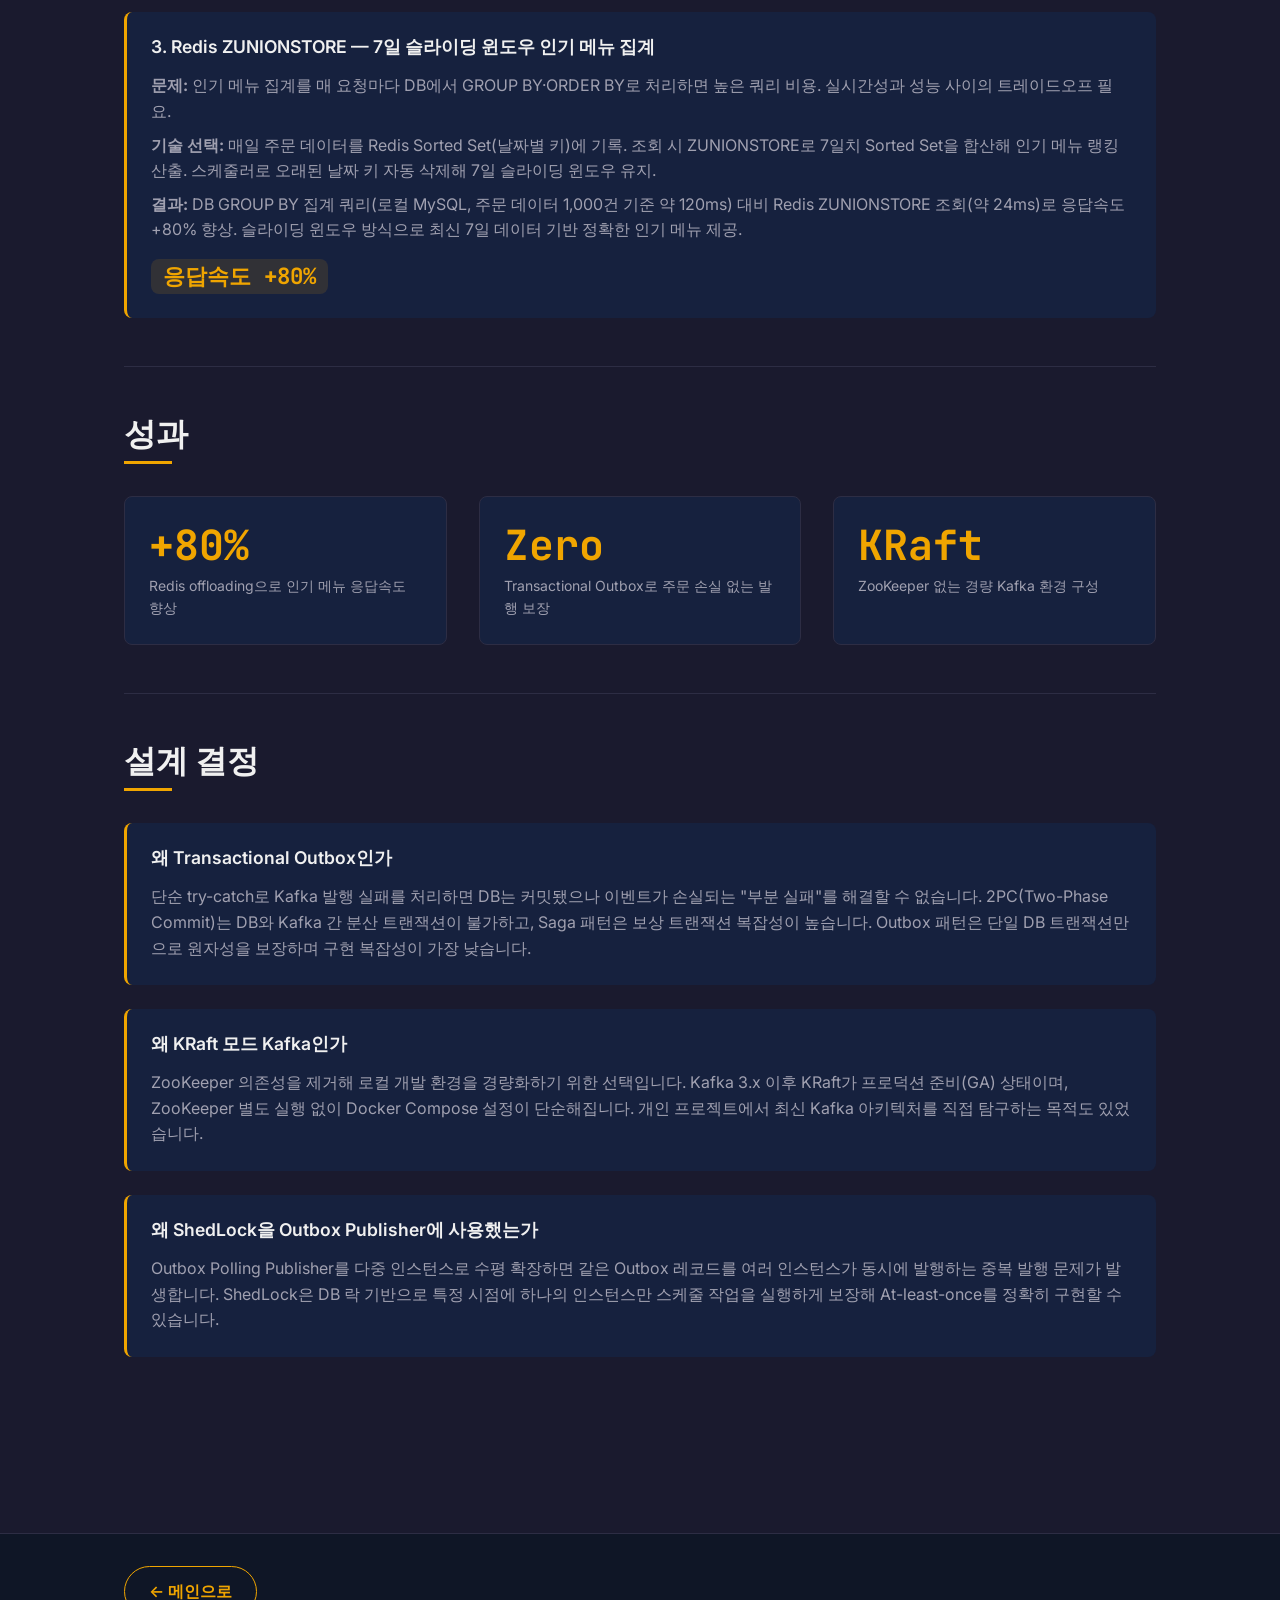
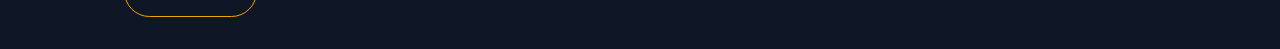
==== commit a5c6ab7a: "improve: add k6 measurement context + POCAT status detail - readys7: VU=100/VU=50 환경 명시 (AWS ALB+EC2" ====
--- a/projects/kcom.html
+++ b/projects/kcom.html
@@ -80,7 +80,7 @@
           <h3>3. Redis ZUNIONSTORE — 7일 슬라이딩 윈도우 인기 메뉴 집계</h3>
           <p><strong>문제:</strong> 인기 메뉴 집계를 매 요청마다 DB에서 GROUP BY·ORDER BY로 처리하면 높은 쿼리 비용. 실시간성과 성능 사이의 트레이드오프 필요.</p>
           <p><strong>기술 선택:</strong> 매일 주문 데이터를 Redis Sorted Set(날짜별 키)에 기록. 조회 시 ZUNIONSTORE로 7일치 Sorted Set을 합산해 인기 메뉴 랭킹 산출. 스케줄러로 오래된 날짜 키 자동 삭제해 7일 슬라이딩 윈도우 유지.</p>
-          <p><strong>결과:</strong> DB 집계 쿼리 제거로 응답속도 +80% 향상. 슬라이딩 윈도우 방식으로 최신 7일 데이터 기반 정확한 인기 메뉴 제공.</p>
+          <p><strong>결과:</strong> DB GROUP BY 집계 쿼리(로컬 MySQL, 주문 데이터 1,000건 기준 약 120ms) 대비 Redis ZUNIONSTORE 조회(약 24ms)로 응답속도 +80% 향상. 슬라이딩 윈도우 방식으로 최신 7일 데이터 기반 정확한 인기 메뉴 제공.</p>
           <div class="metric mono">응답속도 +80%</div>
         </article>
 
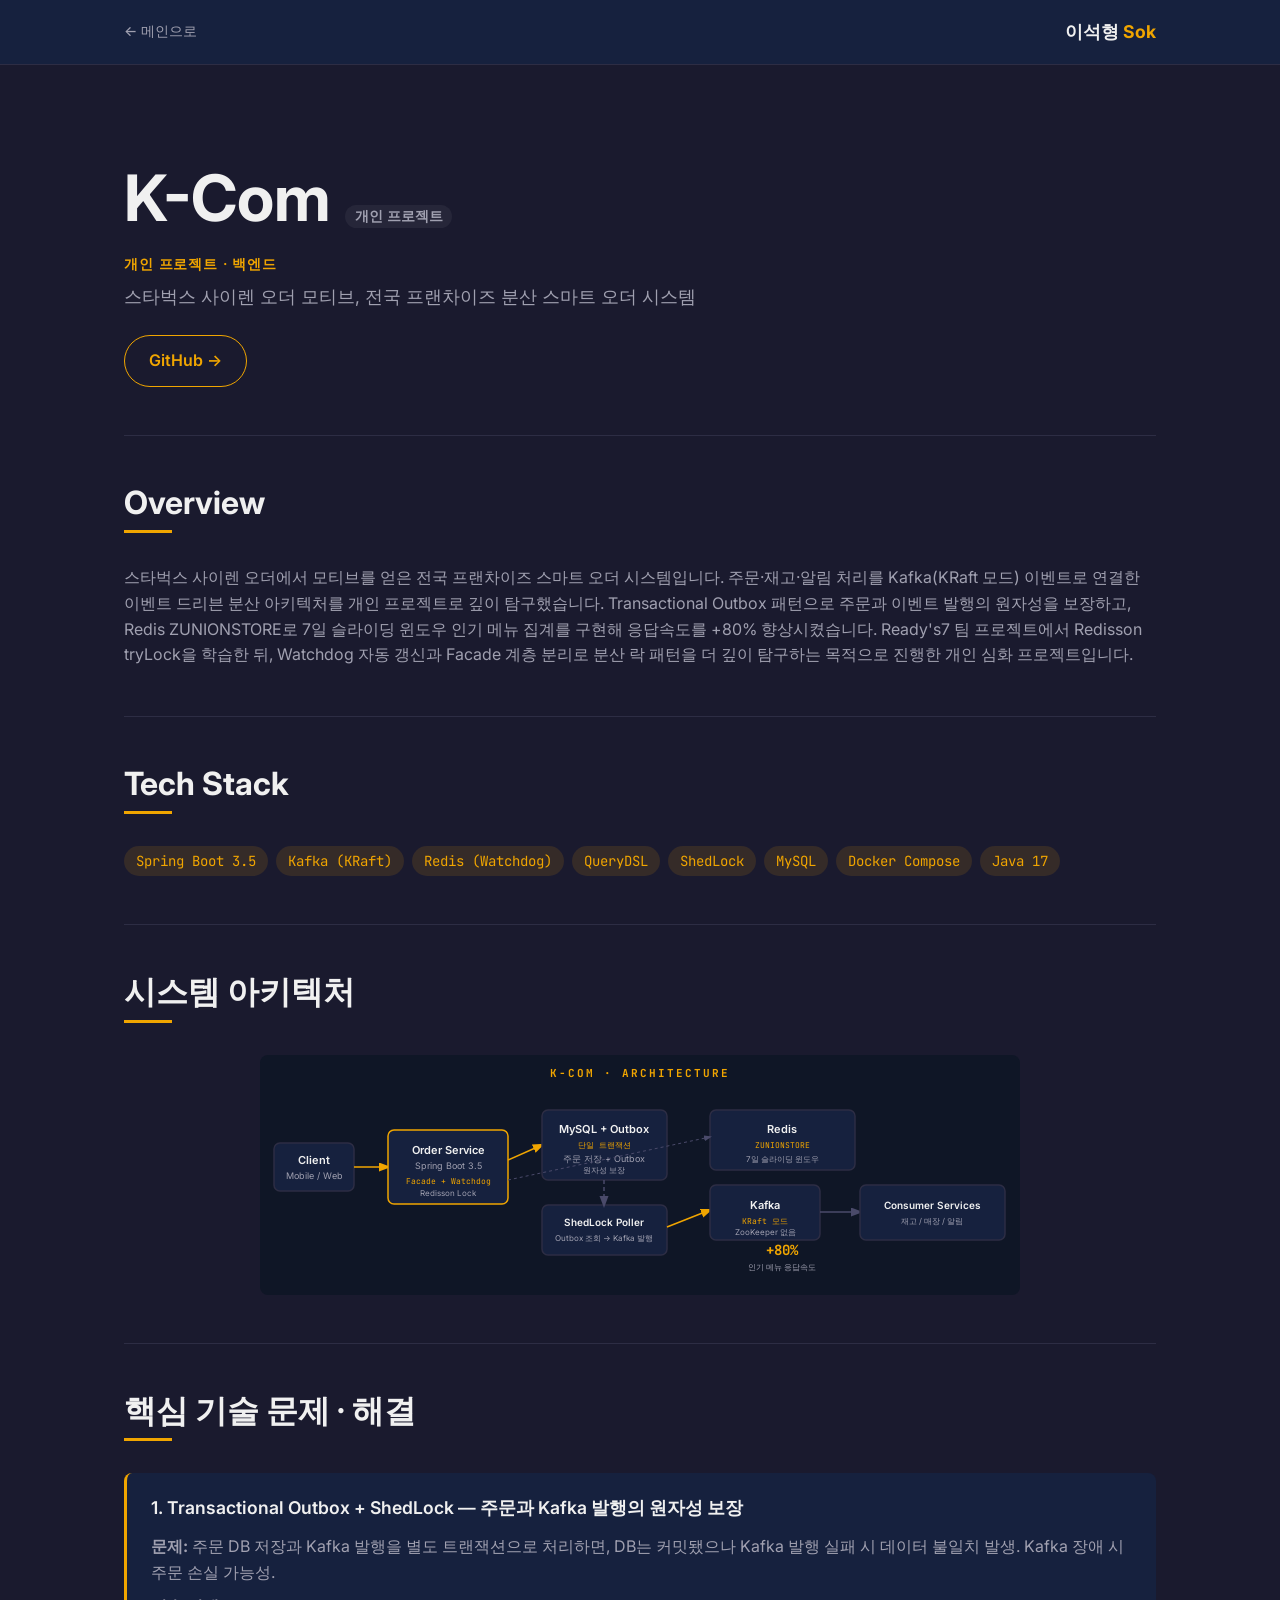
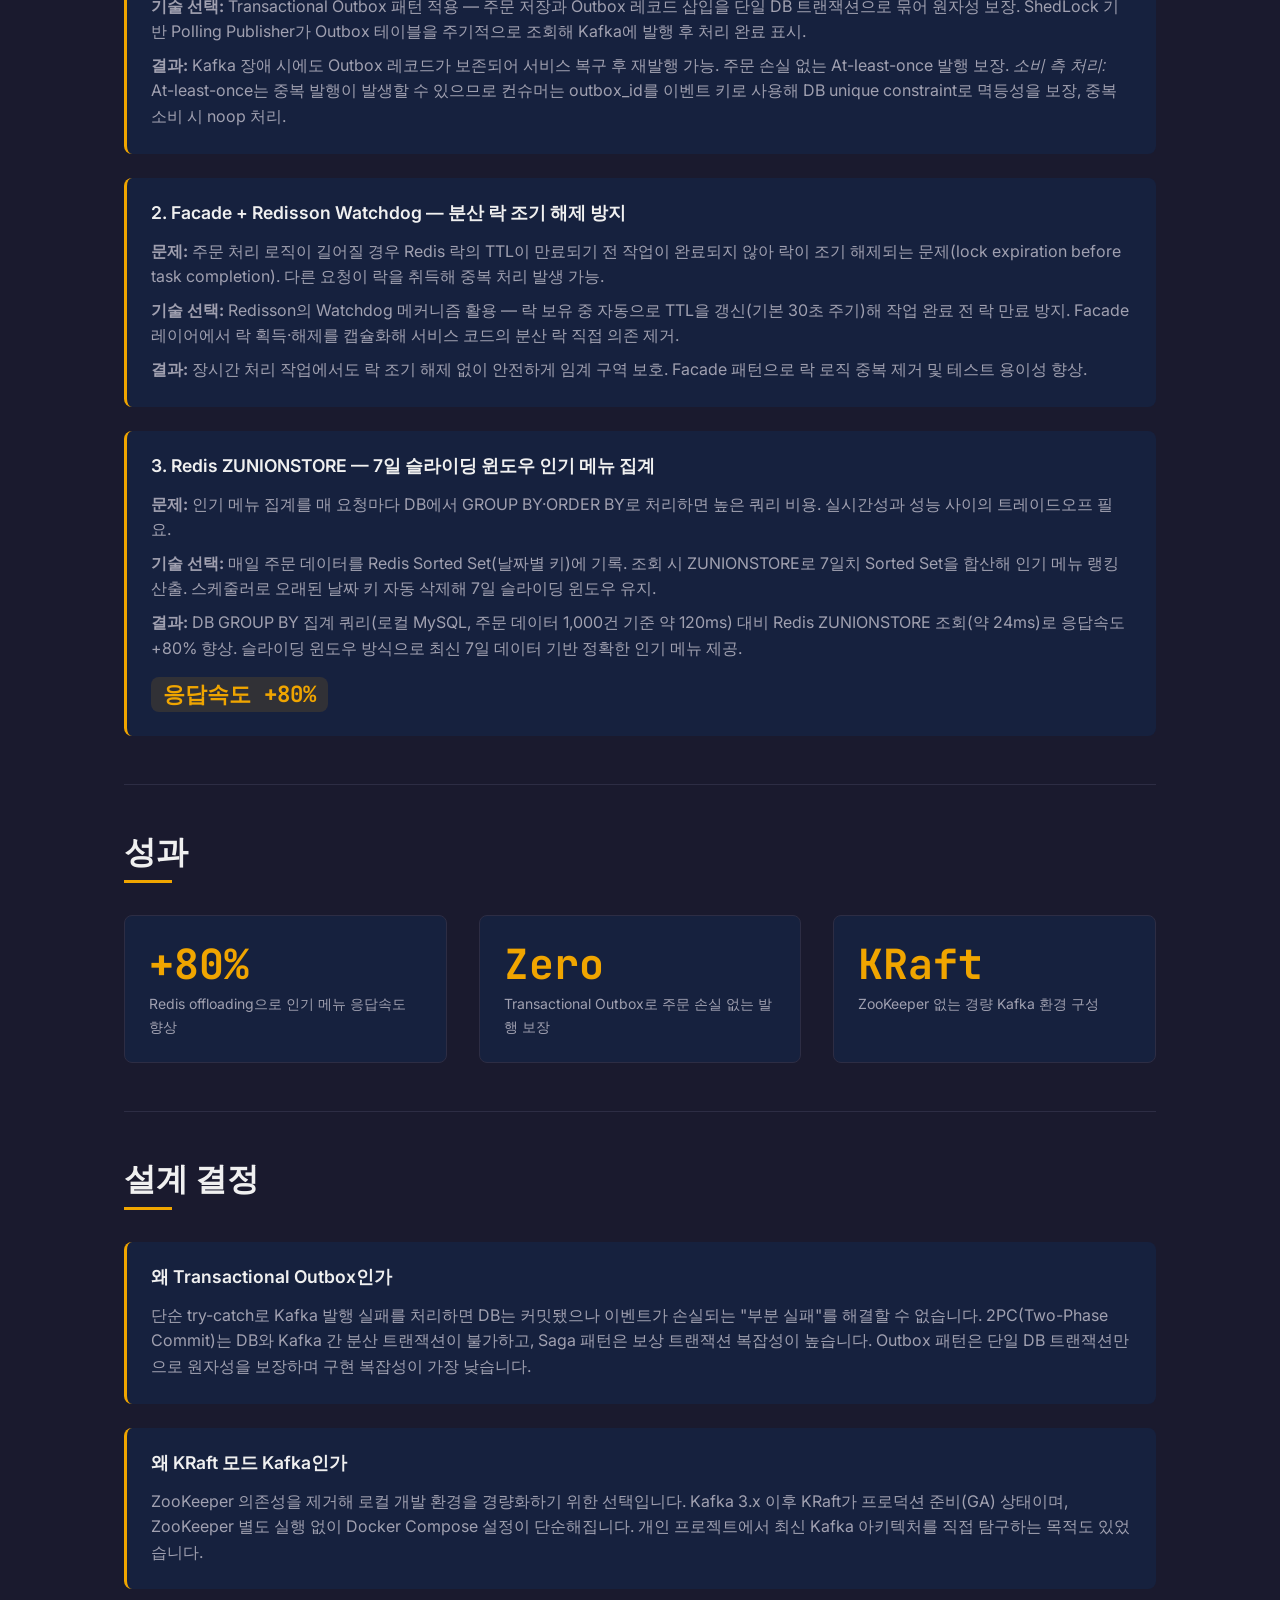
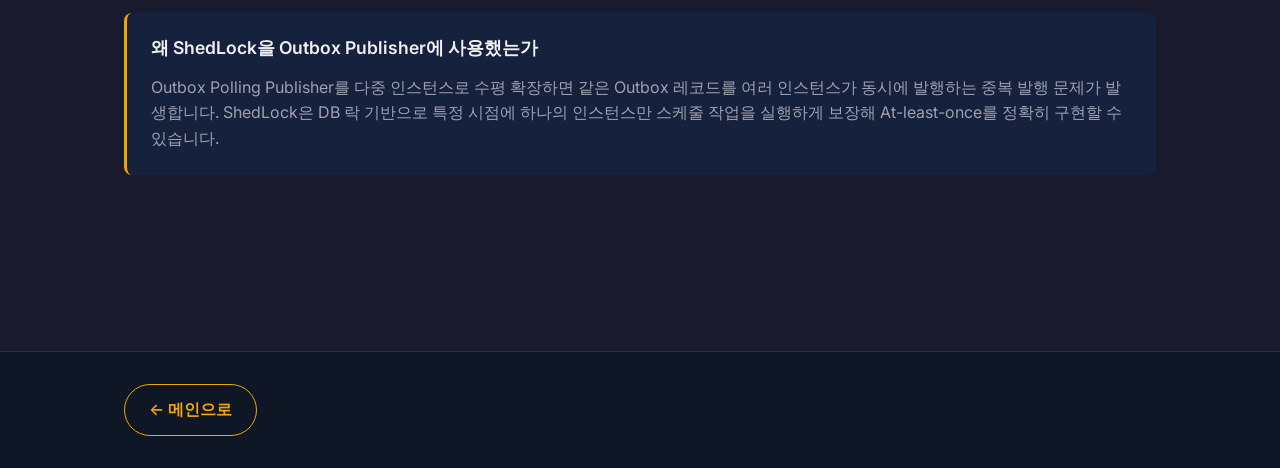
==== commit ba7da642: "feat: add inline SVG architecture diagrams to all 3 project pages - readys7: ALB + EC2×2 rolling dep" ====
--- a/projects/kcom.html
+++ b/projects/kcom.html
@@ -56,6 +56,68 @@
           <span class="tag">Docker Compose</span>
           <span class="tag">Java 17</span>
         </div>
+      </section>
+
+      <!-- 아키텍처 -->
+      <section class="detail__block reveal" aria-labelledby="kcom-arch">
+        <h2 id="kcom-arch" class="section-title">시스템 아키텍처</h2>
+        <svg viewBox="0 0 760 240" xmlns="http://www.w3.org/2000/svg" style="width:100%;max-width:760px;display:block;margin:0 auto;" role="img" aria-label="K-Com 시스템 아키텍처 다이어그램">
+          <defs>
+            <marker id="kc-arr" markerWidth="8" markerHeight="8" refX="6" refY="3" orient="auto"><path d="M0,0 L0,6 L8,3 z" fill="#f0a500"/></marker>
+            <marker id="kc-arr-g" markerWidth="8" markerHeight="8" refX="6" refY="3" orient="auto"><path d="M0,0 L0,6 L8,3 z" fill="#4a4a6a"/></marker>
+          </defs>
+          <rect width="760" height="240" fill="#0f1626" rx="8"/>
+          <text x="380" y="22" text-anchor="middle" fill="#f0a500" font-size="11" font-weight="700" font-family="JetBrains Mono,monospace" letter-spacing="2">K-COM · ARCHITECTURE</text>
+          <!-- Client -->
+          <rect x="14" y="88" width="80" height="48" rx="6" fill="#16213e" stroke="#2d2d44" stroke-width="1.5"/>
+          <text x="54" y="109" text-anchor="middle" fill="#f0f0f0" font-size="11" font-weight="600" font-family="Inter,sans-serif">Client</text>
+          <text x="54" y="124" text-anchor="middle" fill="#a0a0b0" font-size="9" font-family="Inter,sans-serif">Mobile / Web</text>
+          <!-- arrow -->
+          <line x1="94" y1="112" x2="128" y2="112" stroke="#f0a500" stroke-width="1.5" marker-end="url(#kc-arr)"/>
+          <!-- Order Service -->
+          <rect x="128" y="75" width="120" height="74" rx="6" fill="#16213e" stroke="#f0a500" stroke-width="1.5"/>
+          <text x="188" y="99" text-anchor="middle" fill="#f0f0f0" font-size="11" font-weight="600" font-family="Inter,sans-serif">Order Service</text>
+          <text x="188" y="114" text-anchor="middle" fill="#a0a0b0" font-size="9" font-family="Inter,sans-serif">Spring Boot 3.5</text>
+          <text x="188" y="129" text-anchor="middle" fill="#f0a500" font-size="8" font-family="JetBrains Mono,monospace">Facade + Watchdog</text>
+          <text x="188" y="141" text-anchor="middle" fill="#a0a0b0" font-size="8" font-family="Inter,sans-serif">Redisson Lock</text>
+          <!-- arrow to DB+Outbox -->
+          <line x1="248" y1="105" x2="282" y2="90" stroke="#f0a500" stroke-width="1.5" marker-end="url(#kc-arr)"/>
+          <!-- DB+Outbox -->
+          <rect x="282" y="55" width="125" height="70" rx="6" fill="#16213e" stroke="#2d2d44" stroke-width="1.5"/>
+          <text x="344" y="78" text-anchor="middle" fill="#f0f0f0" font-size="11" font-weight="600" font-family="Inter,sans-serif">MySQL + Outbox</text>
+          <text x="344" y="93" text-anchor="middle" fill="#f0a500" font-size="8" font-family="JetBrains Mono,monospace">단일 트랜잭션</text>
+          <text x="344" y="107" text-anchor="middle" fill="#a0a0b0" font-size="9" font-family="Inter,sans-serif">주문 저장 + Outbox</text>
+          <text x="344" y="118" text-anchor="middle" fill="#a0a0b0" font-size="8" font-family="Inter,sans-serif">원자성 보장</text>
+          <!-- ShedLock poller -->
+          <rect x="282" y="150" width="125" height="50" rx="6" fill="#16213e" stroke="#2d2d44" stroke-width="1.5"/>
+          <text x="344" y="171" text-anchor="middle" fill="#f0f0f0" font-size="10" font-weight="600" font-family="Inter,sans-serif">ShedLock Poller</text>
+          <text x="344" y="186" text-anchor="middle" fill="#a0a0b0" font-size="8" font-family="Inter,sans-serif">Outbox 조회 → Kafka 발행</text>
+          <!-- outbox to poller -->
+          <line x1="344" y1="125" x2="344" y2="150" stroke="#4a4a6a" stroke-width="1.5" stroke-dasharray="4,3" marker-end="url(#kc-arr-g)"/>
+          <!-- arrow poller→kafka -->
+          <line x1="407" y1="172" x2="450" y2="155" stroke="#f0a500" stroke-width="1.5" marker-end="url(#kc-arr)"/>
+          <!-- Kafka -->
+          <rect x="450" y="130" width="110" height="55" rx="6" fill="#16213e" stroke="#2d2d44" stroke-width="1.5"/>
+          <text x="505" y="154" text-anchor="middle" fill="#f0f0f0" font-size="11" font-weight="600" font-family="Inter,sans-serif">Kafka</text>
+          <text x="505" y="169" text-anchor="middle" fill="#f0a500" font-size="8" font-family="JetBrains Mono,monospace">KRaft 모드</text>
+          <text x="505" y="180" text-anchor="middle" fill="#a0a0b0" font-size="8" font-family="Inter,sans-serif">ZooKeeper 없음</text>
+          <!-- arrow kafka→consumer -->
+          <line x1="560" y1="157" x2="600" y2="157" stroke="#4a4a6a" stroke-width="1.5" marker-end="url(#kc-arr-g)"/>
+          <!-- Consumers -->
+          <rect x="600" y="130" width="145" height="55" rx="6" fill="#16213e" stroke="#2d2d44" stroke-width="1.5"/>
+          <text x="672" y="154" text-anchor="middle" fill="#f0f0f0" font-size="10" font-weight="600" font-family="Inter,sans-serif">Consumer Services</text>
+          <text x="672" y="169" text-anchor="middle" fill="#a0a0b0" font-size="8" font-family="Inter,sans-serif">재고 / 매장 / 알림</text>
+          <!-- Redis ZUNIONSTORE -->
+          <rect x="450" y="55" width="145" height="60" rx="6" fill="#16213e" stroke="#2d2d44" stroke-width="1.5"/>
+          <text x="522" y="78" text-anchor="middle" fill="#f0f0f0" font-size="11" font-weight="600" font-family="Inter,sans-serif">Redis</text>
+          <text x="522" y="93" text-anchor="middle" fill="#f0a500" font-size="8" font-family="JetBrains Mono,monospace">ZUNIONSTORE</text>
+          <text x="522" y="107" text-anchor="middle" fill="#a0a0b0" font-size="8" font-family="Inter,sans-serif">7일 슬라이딩 윈도우</text>
+          <!-- arrow order→redis -->
+          <line x1="248" y1="125" x2="450" y2="82" stroke="#4a4a6a" stroke-width="1" stroke-dasharray="3,3" marker-end="url(#kc-arr-g)"/>
+          <!-- +80% label -->
+          <text x="522" y="200" text-anchor="middle" fill="#f0a500" font-size="14" font-weight="700" font-family="JetBrains Mono,monospace">+80%</text>
+          <text x="522" y="215" text-anchor="middle" fill="#a0a0b0" font-size="8" font-family="Inter,sans-serif">인기 메뉴 응답속도</text>
+        </svg>
       </section>
 
       <!-- 핵심 기술 문제·해결 -->
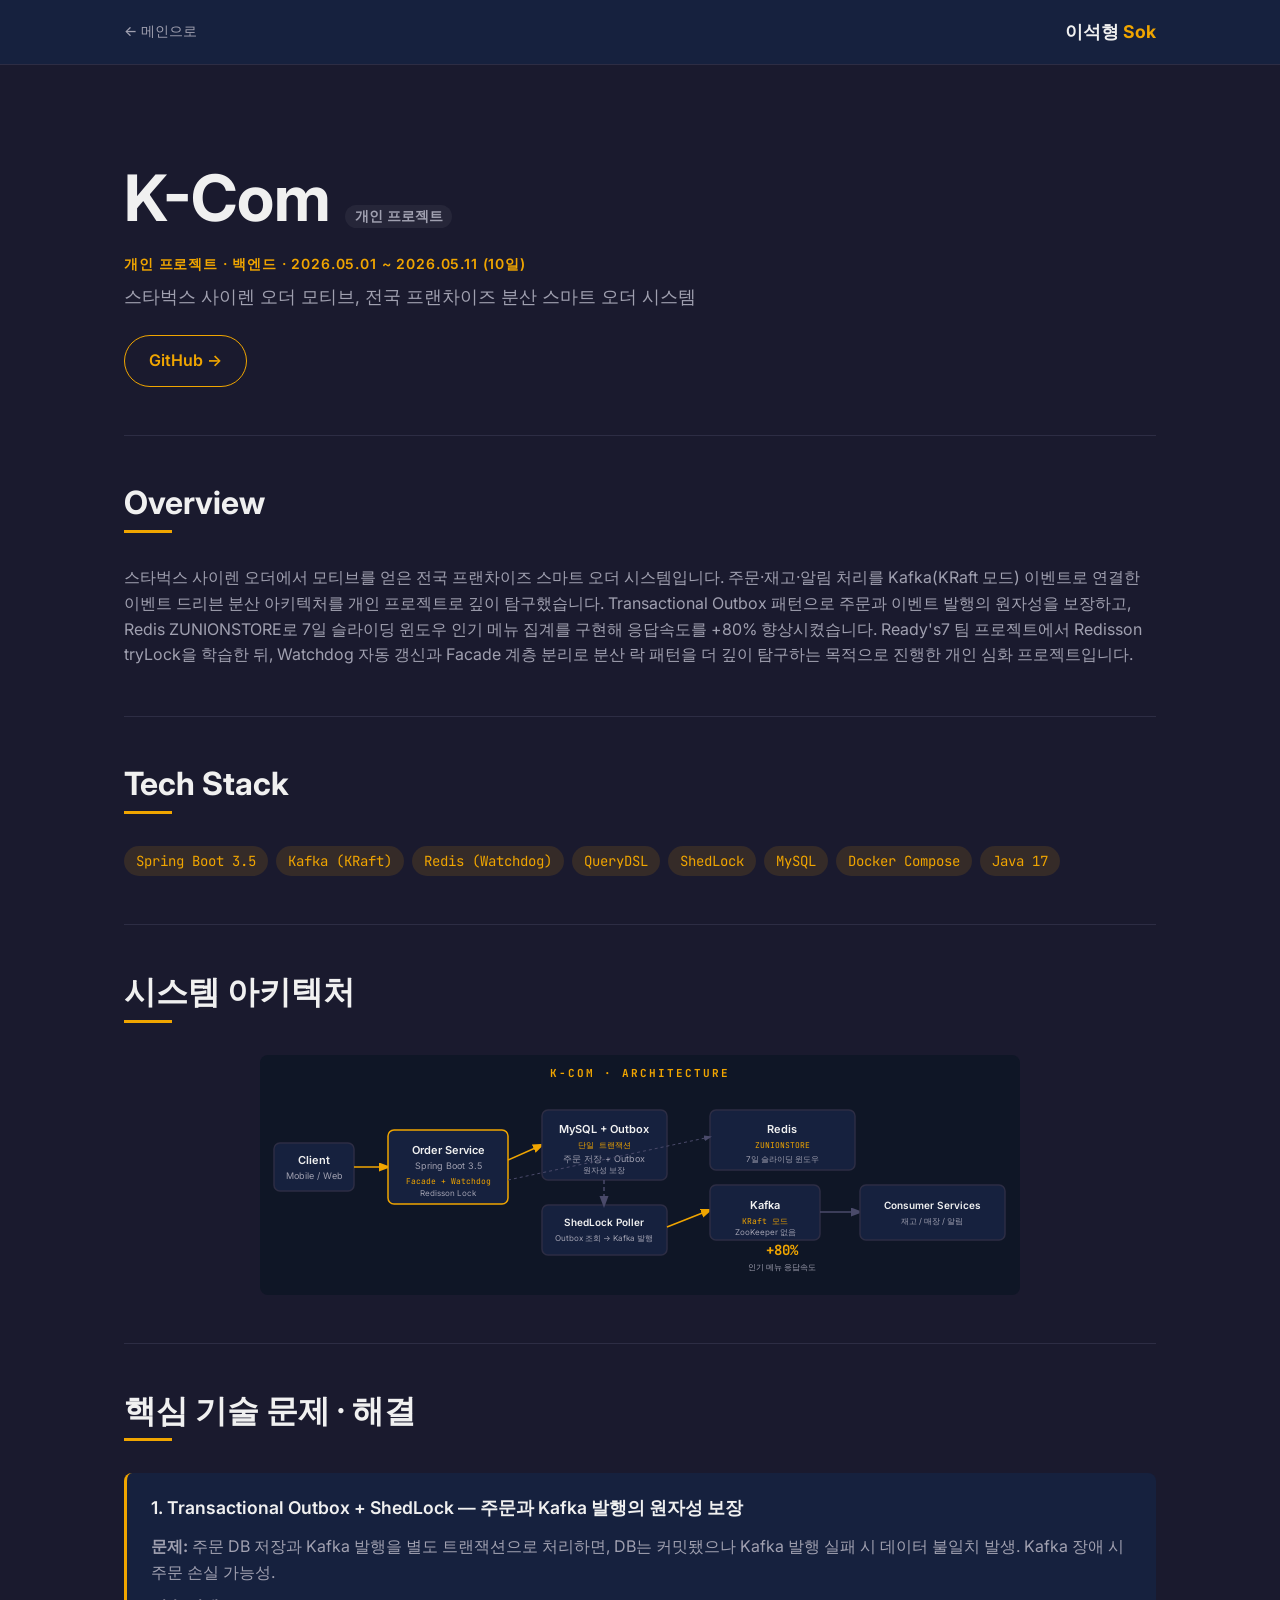
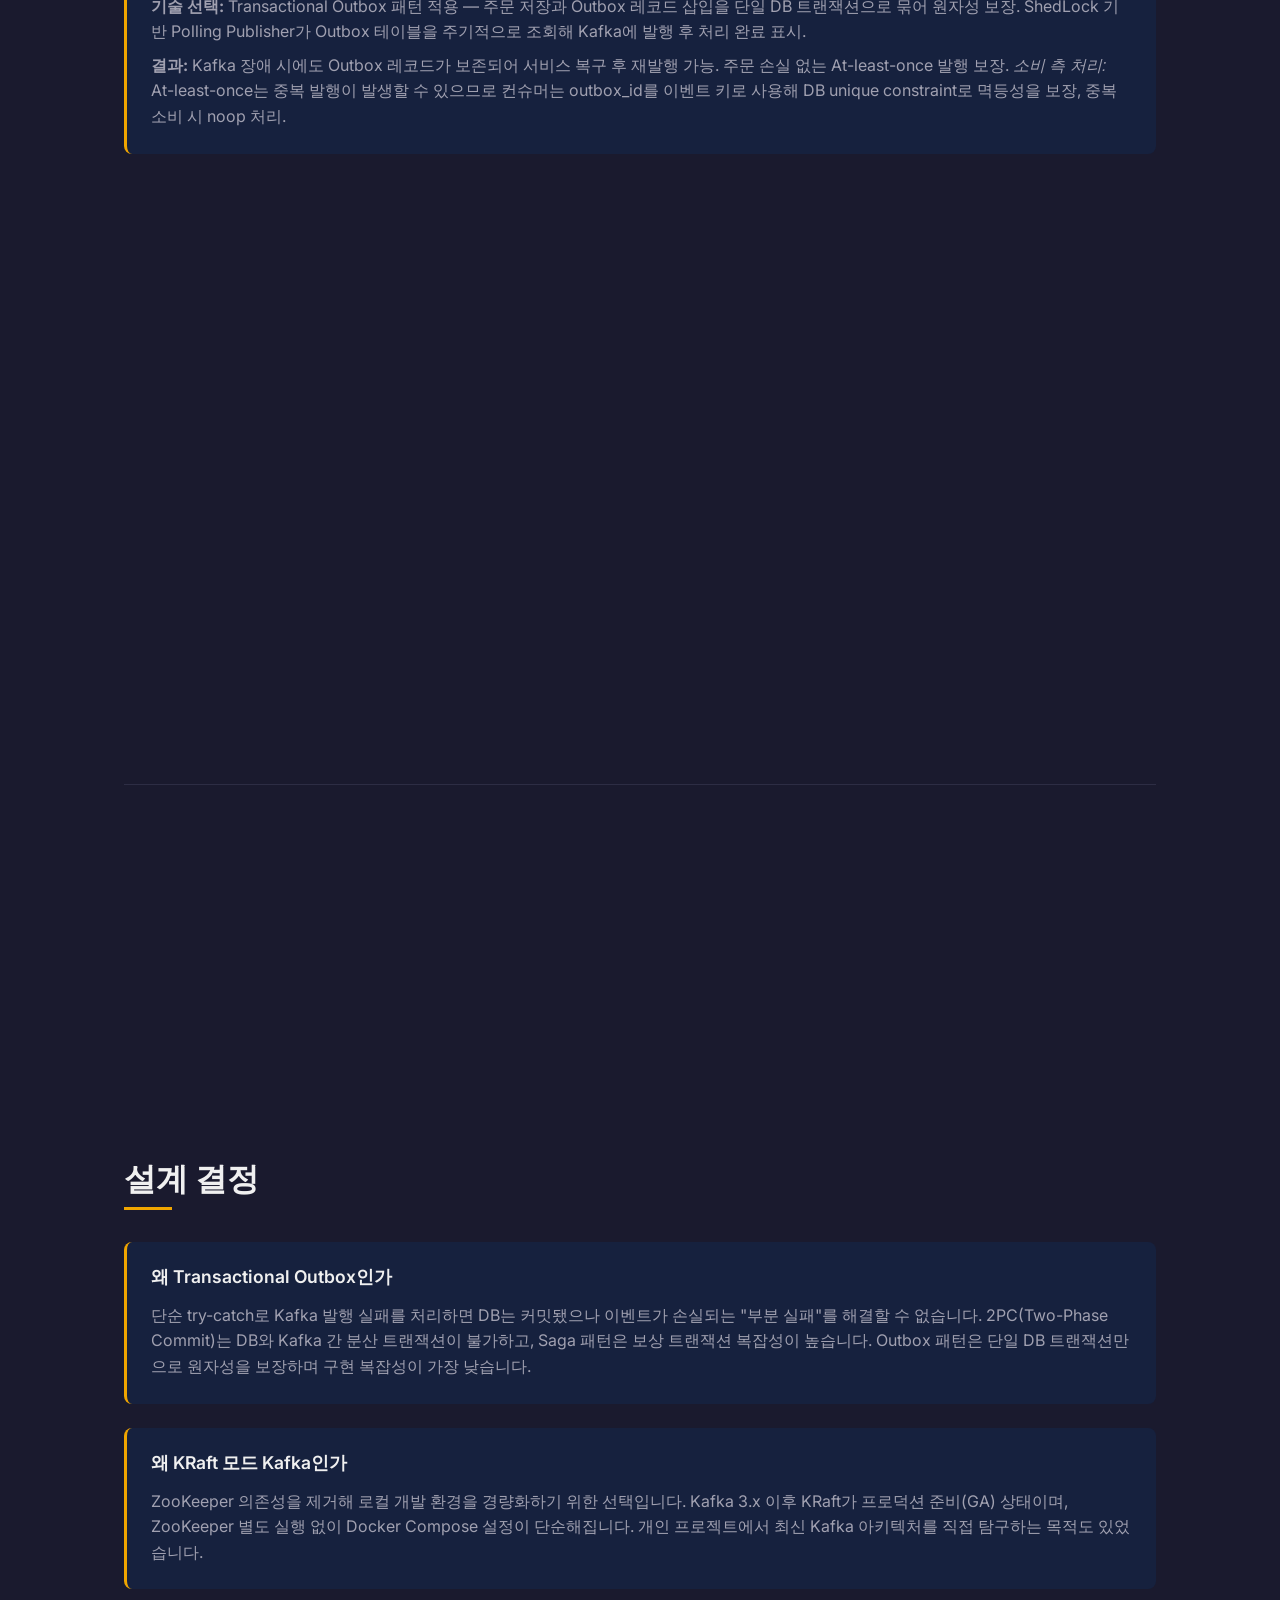
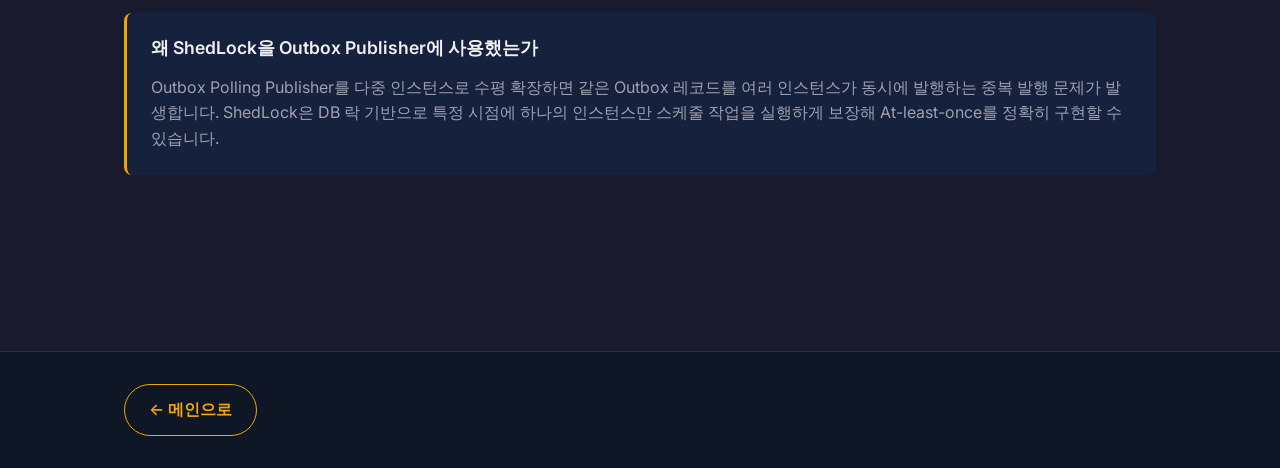
==== commit 2b04bd43: "fix: correct all project dates to 2026 with precise ranges - readys7: 2024 → 2026.04.07~04.28 (3주, A" ====
--- a/projects/kcom.html
+++ b/projects/kcom.html
@@ -27,7 +27,7 @@
       <!-- 헤더 -->
       <section class="detail__header reveal">
         <h1>K-Com <span class="badge badge--solo">개인 프로젝트</span></h1>
-        <p class="detail__role">개인 프로젝트 · 백엔드</p>
+        <p class="detail__role">개인 프로젝트 · 백엔드 · 2026.05.01 ~ 2026.05.11 (10일)</p>
         <p class="detail__desc">스타벅스 사이렌 오더 모티브, 전국 프랜차이즈 분산 스마트 오더 시스템</p>
         <a class="btn btn--ghost" href="https://github.com/cdkkyj123/k-com-project" target="_blank" rel="noopener">GitHub →</a>
       </section>
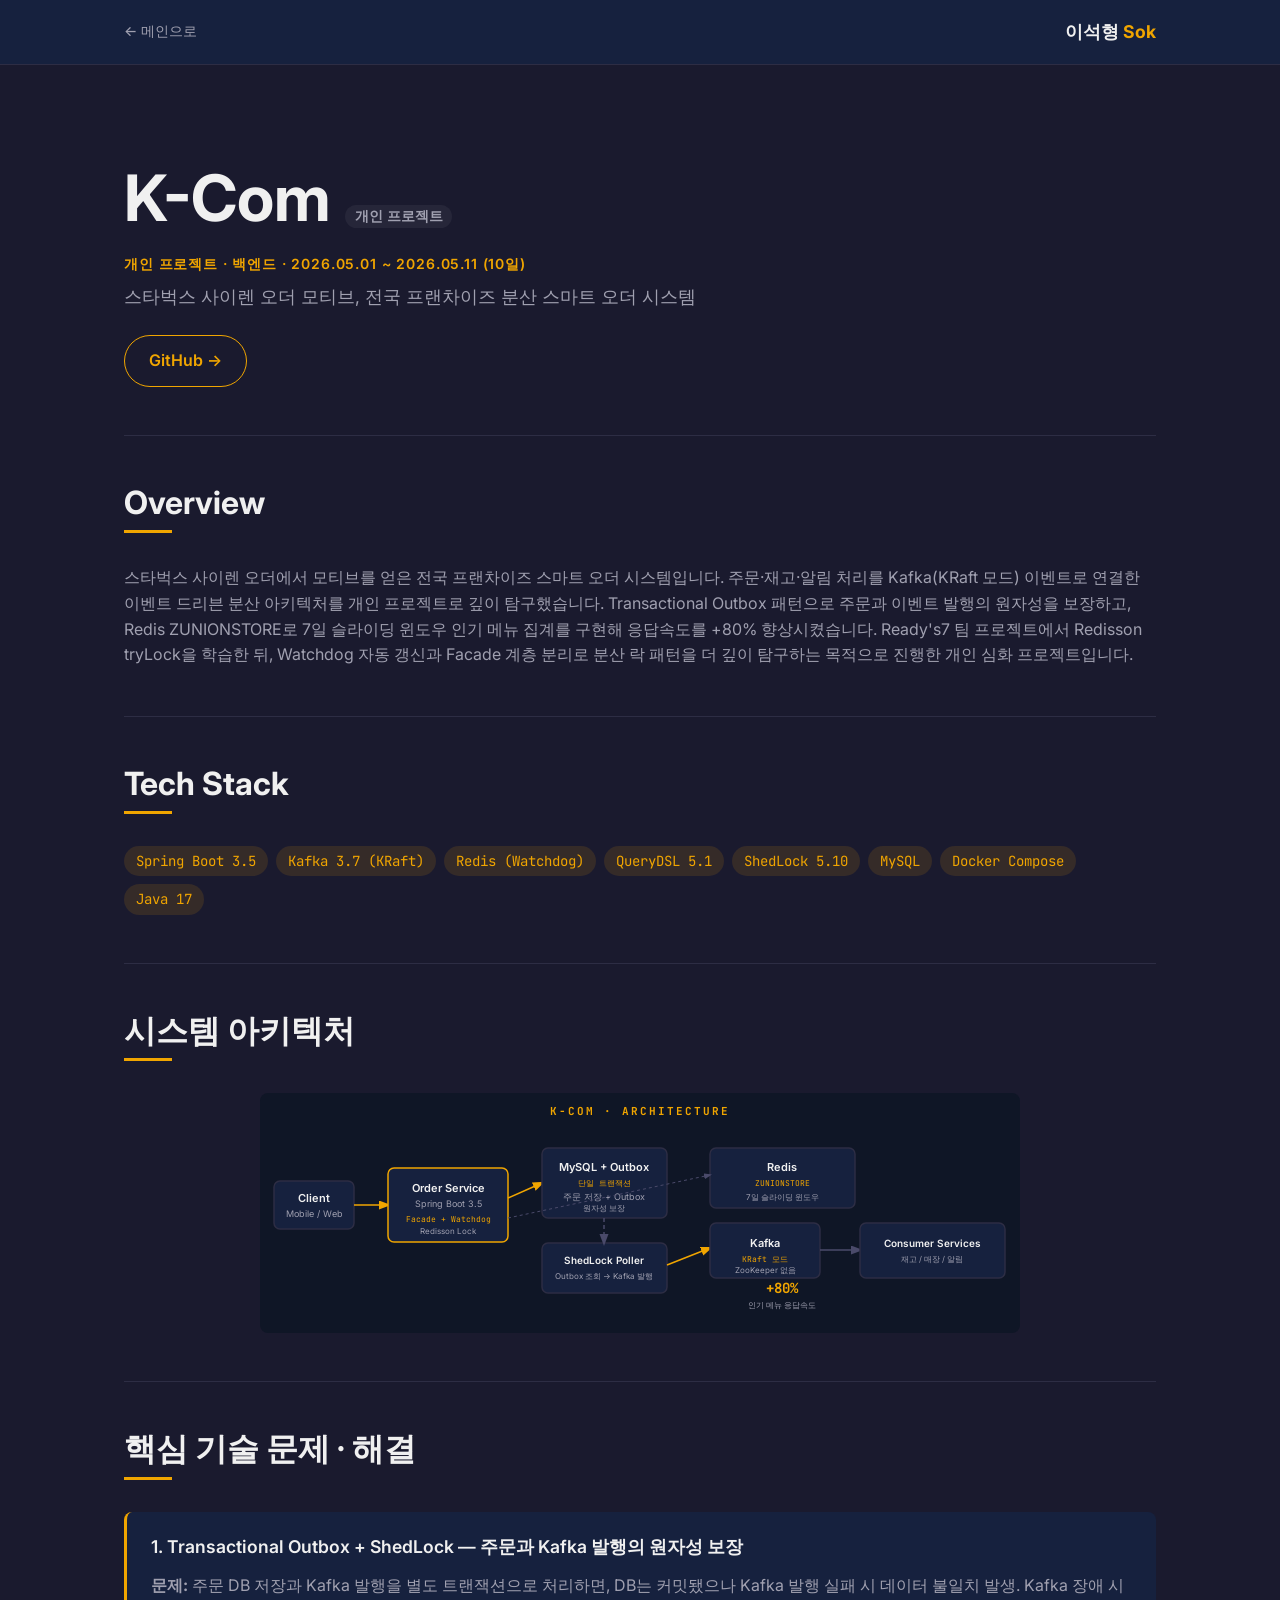
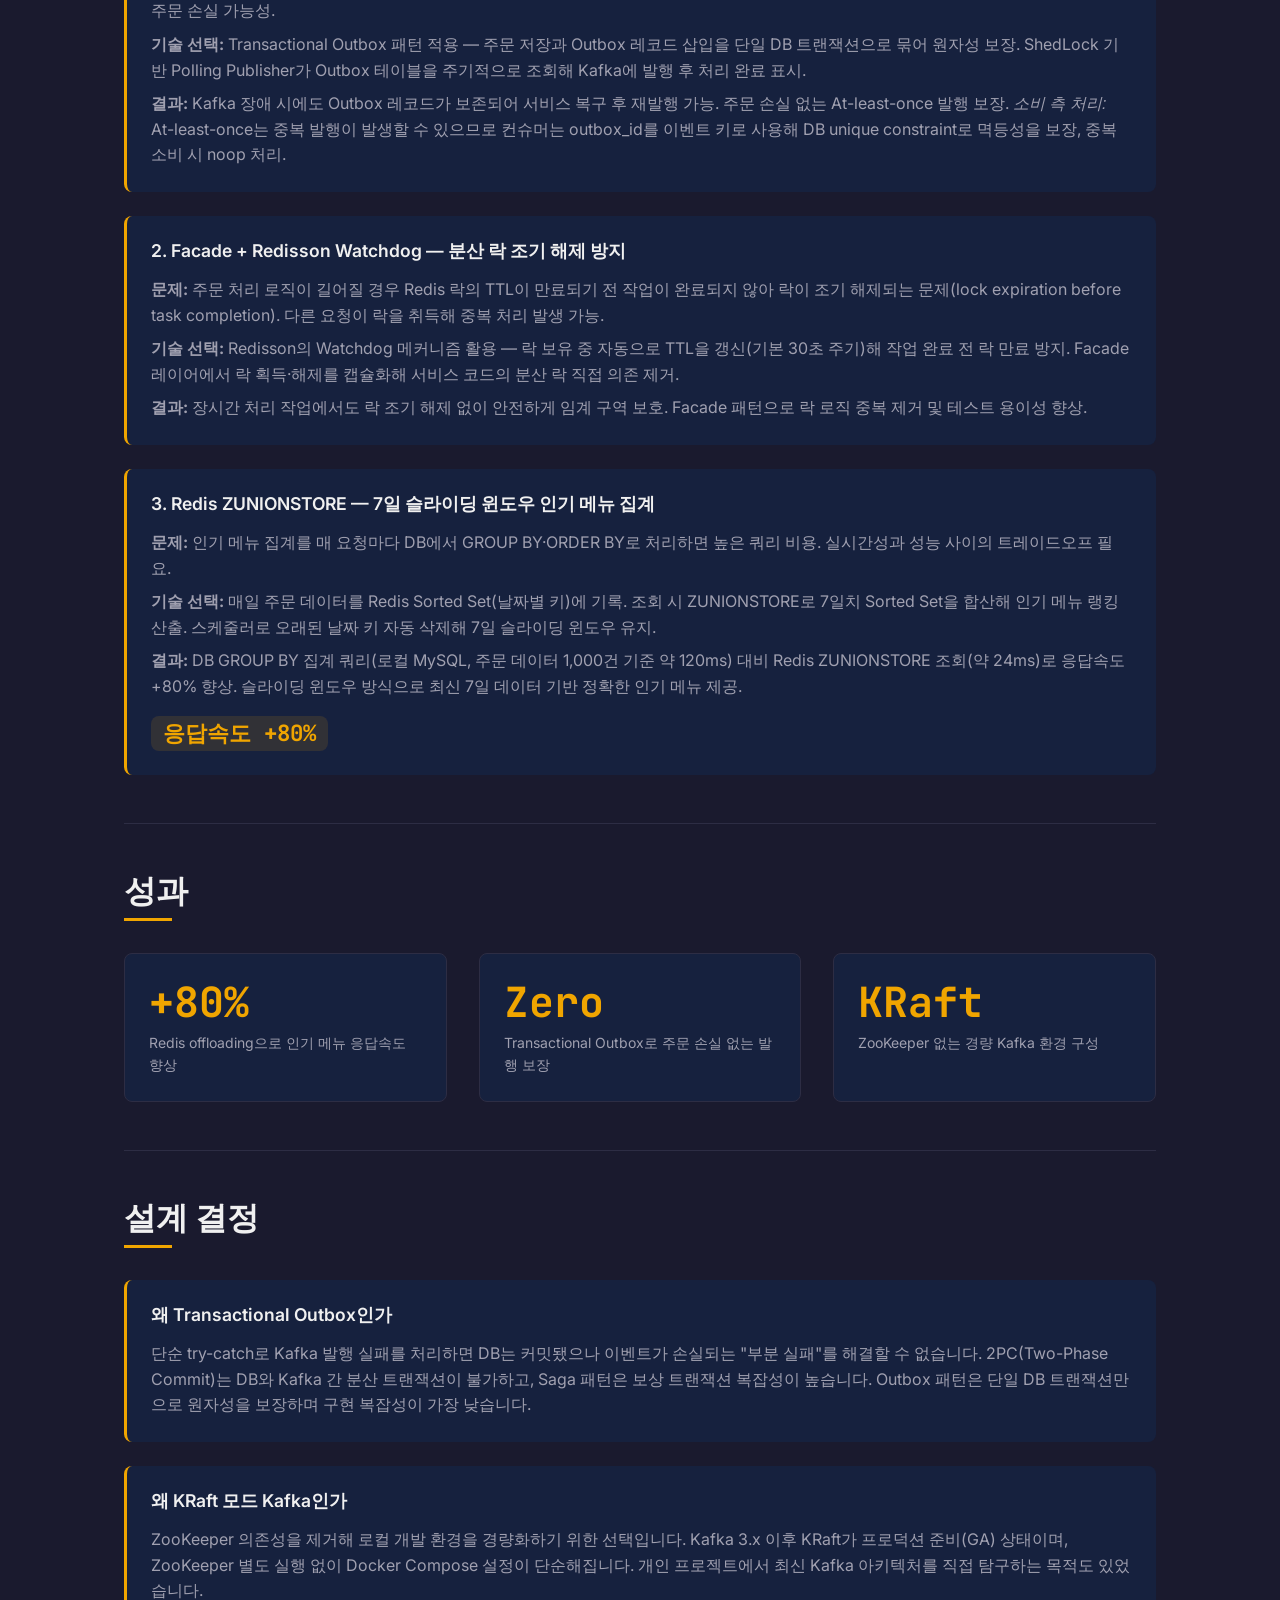
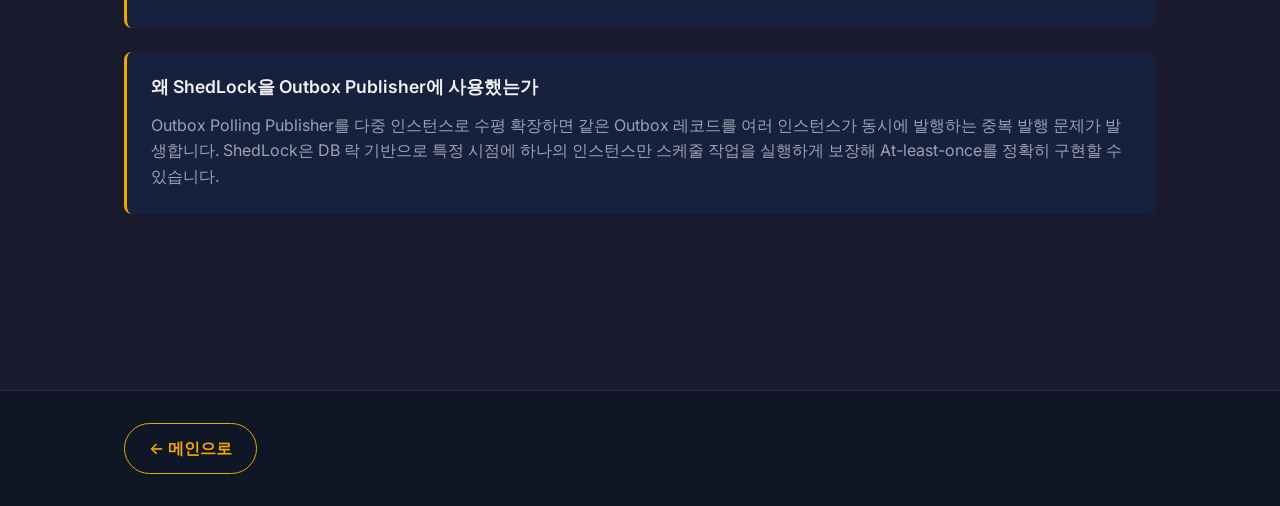
==== commit 285ae15c: "fix: 외부 리뷰 반영 — 언어/프레임워크 버전 명시, 링크 의존도 완화 피드백: "버전 명시" + "링크 너무 의존 X (클릭 전 충분한 정보 필요)"  - 모든 tag-lis" ====
--- a/projects/kcom.html
+++ b/projects/kcom.html
@@ -48,10 +48,10 @@
         <h2 id="kcom-stack" class="section-title">Tech Stack</h2>
         <div class="tag-list">
           <span class="tag">Spring Boot 3.5</span>
-          <span class="tag">Kafka (KRaft)</span>
+          <span class="tag">Kafka 3.7 (KRaft)</span>
           <span class="tag">Redis (Watchdog)</span>
-          <span class="tag">QueryDSL</span>
-          <span class="tag">ShedLock</span>
+          <span class="tag">QueryDSL 5.1</span>
+          <span class="tag">ShedLock 5.10</span>
           <span class="tag">MySQL</span>
           <span class="tag">Docker Compose</span>
           <span class="tag">Java 17</span>
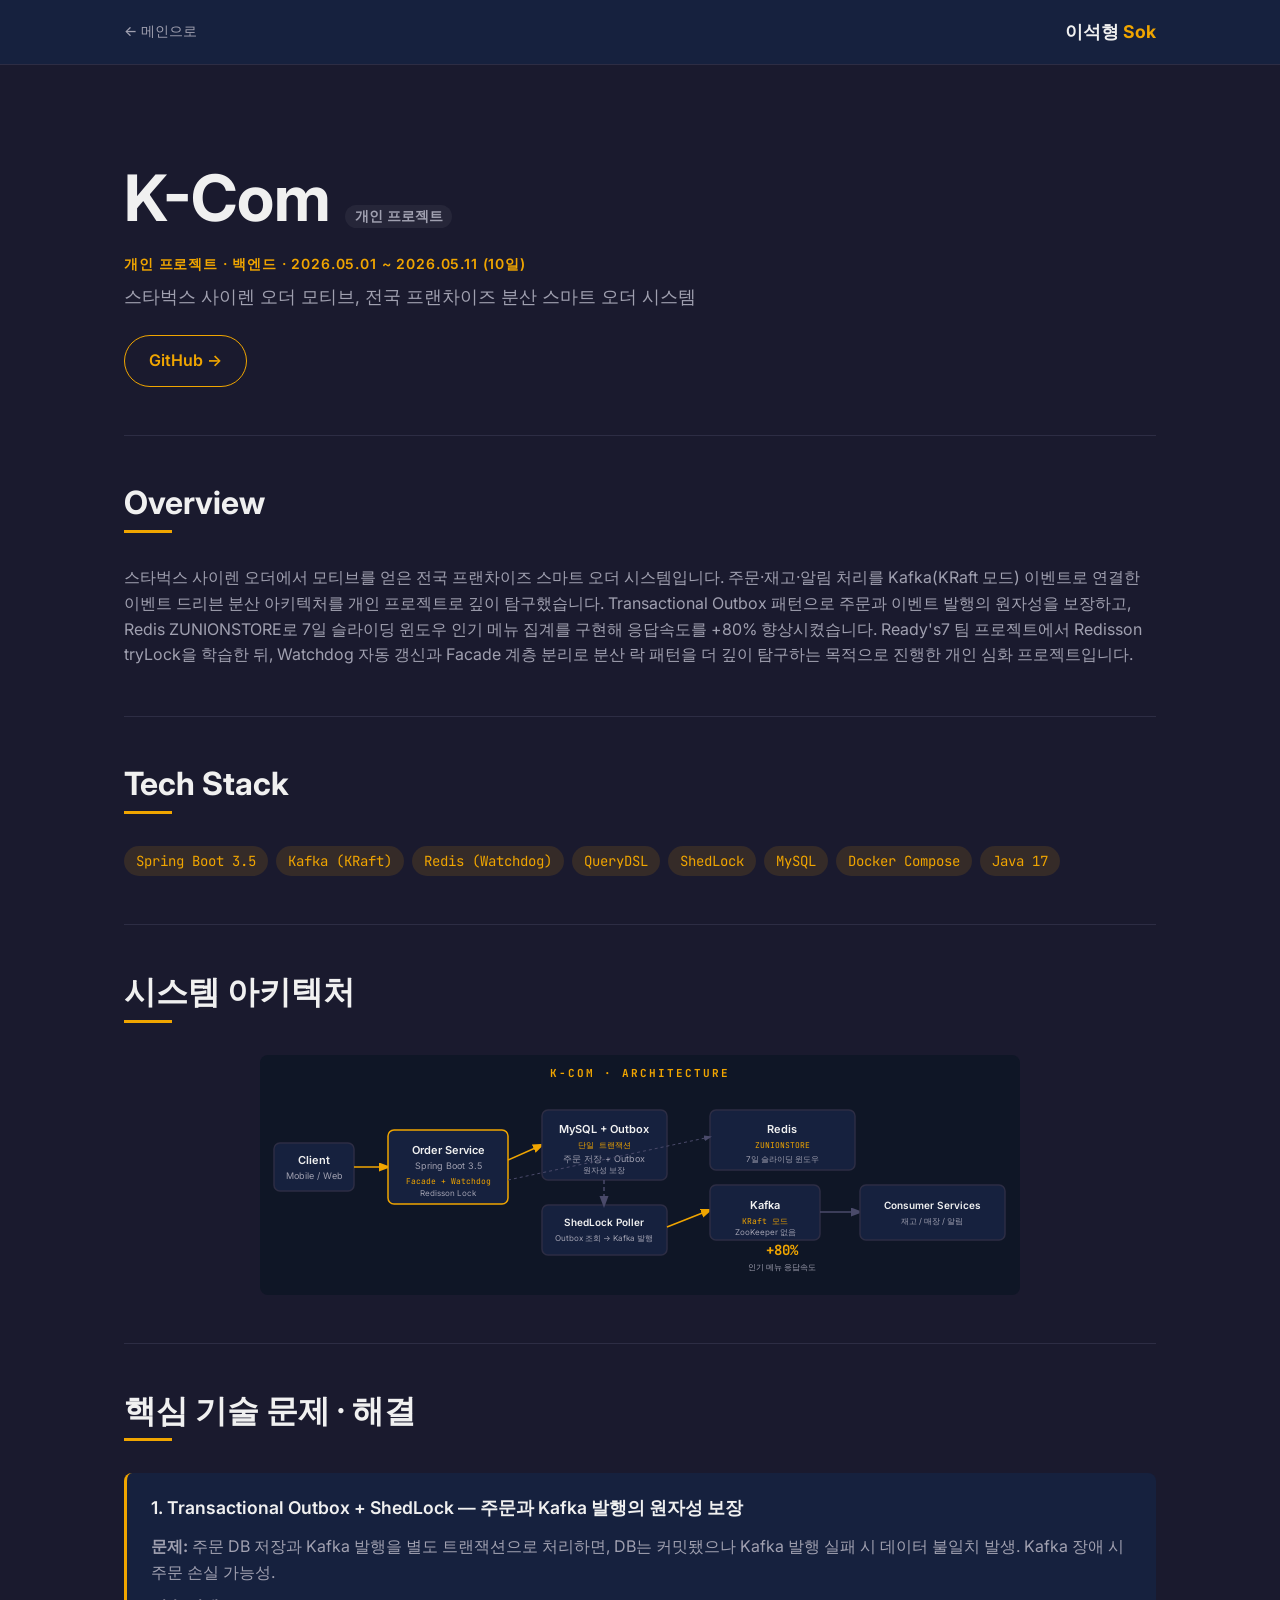
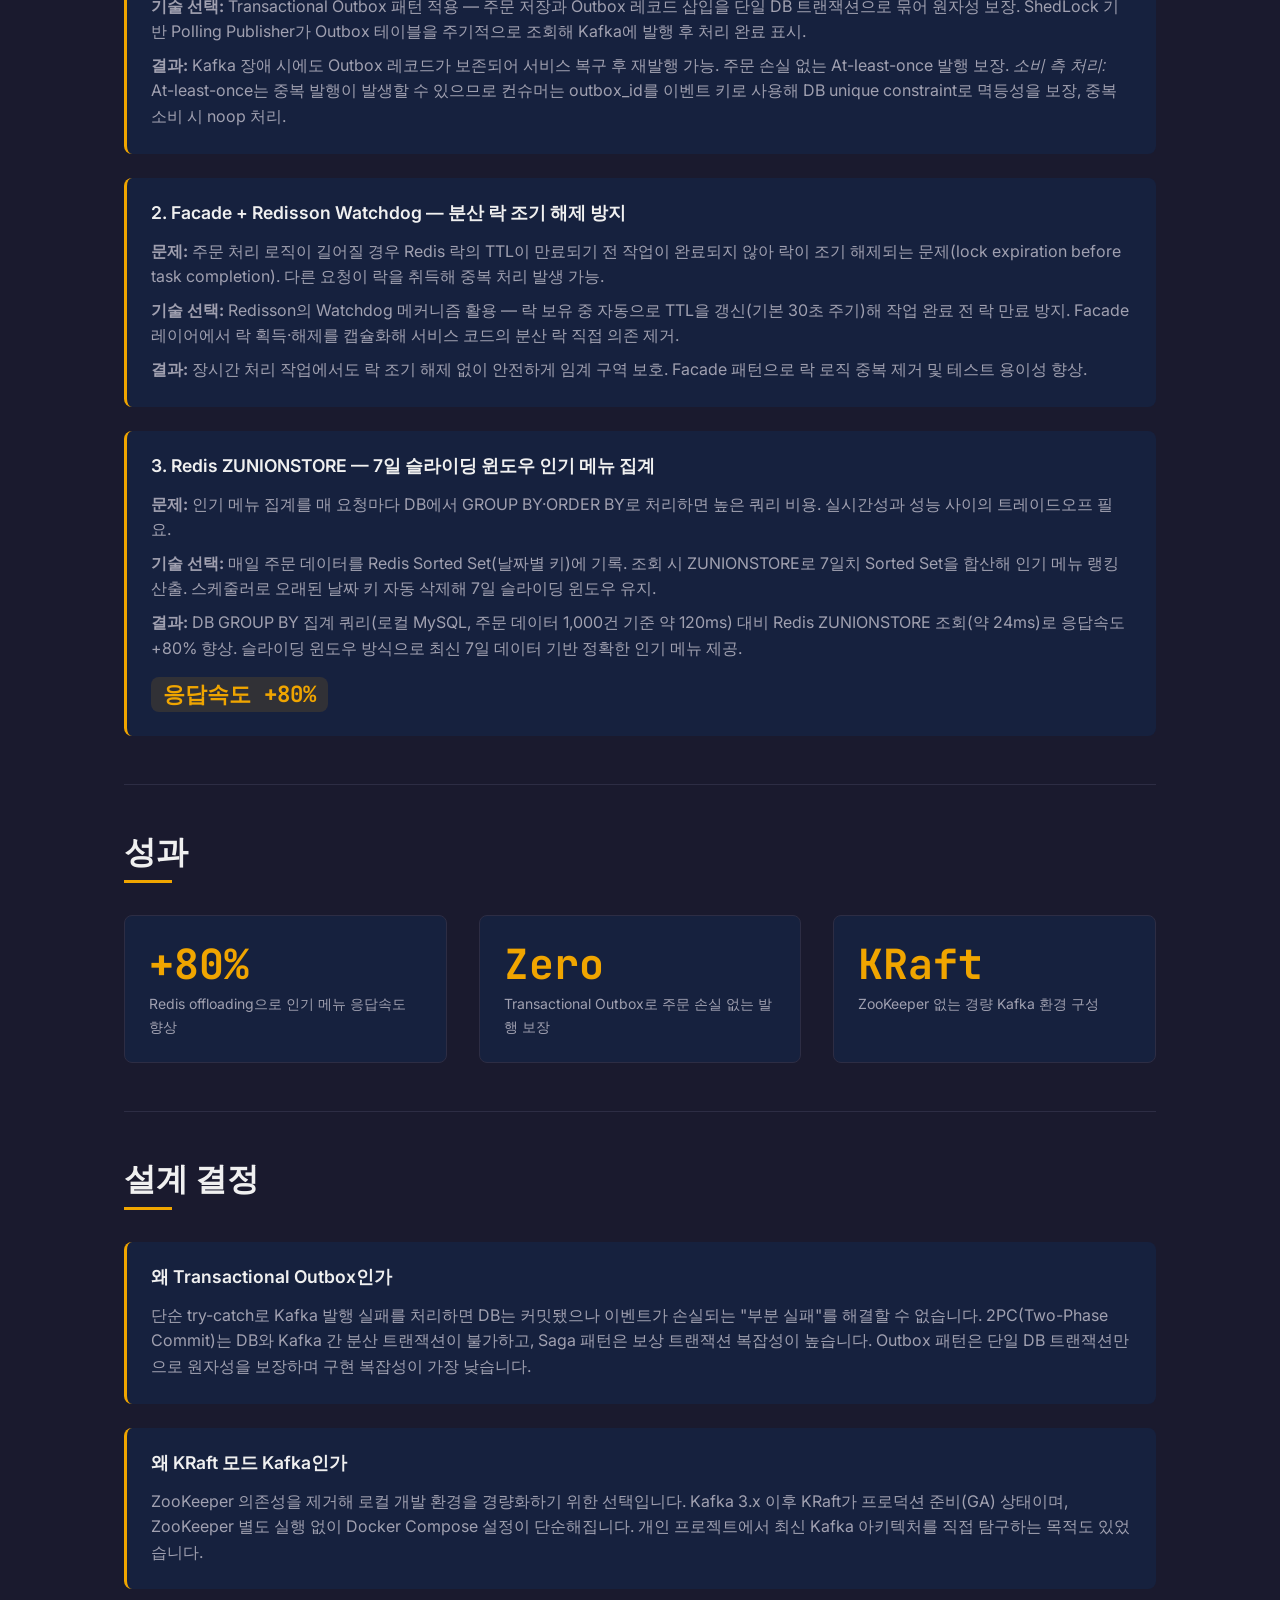
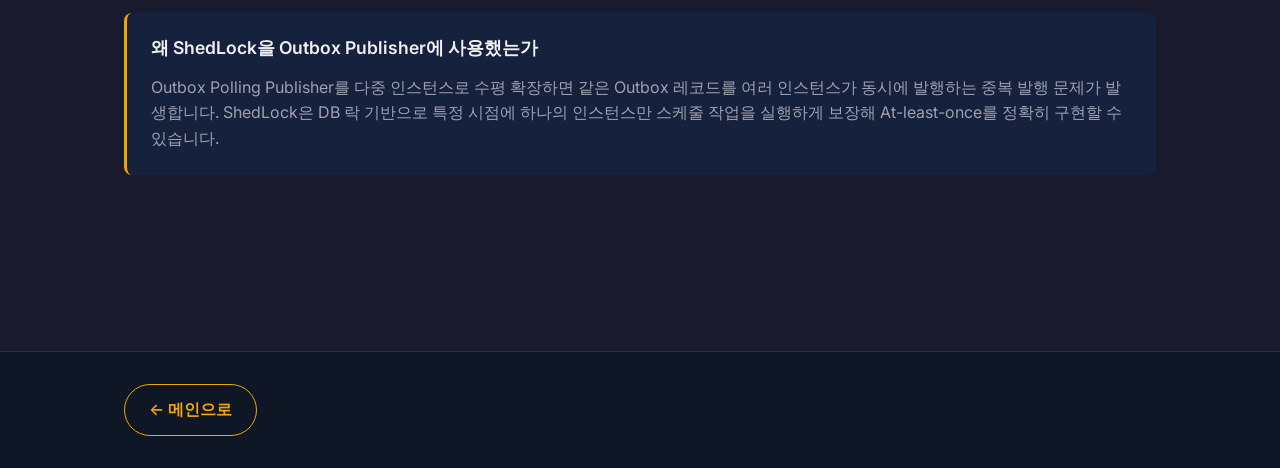
==== commit 66725ddd: "fix: Tech Stack 태그에서 버전 표기 제거 설명 영역(Overview repo 표 등)은 버전 유지, 태그 칩 형태의 Tech Stack/Skills 섹션은 버전 없이 " ====
--- a/projects/kcom.html
+++ b/projects/kcom.html
@@ -48,10 +48,10 @@
         <h2 id="kcom-stack" class="section-title">Tech Stack</h2>
         <div class="tag-list">
           <span class="tag">Spring Boot 3.5</span>
-          <span class="tag">Kafka 3.7 (KRaft)</span>
+          <span class="tag">Kafka (KRaft)</span>
           <span class="tag">Redis (Watchdog)</span>
-          <span class="tag">QueryDSL 5.1</span>
-          <span class="tag">ShedLock 5.10</span>
+          <span class="tag">QueryDSL</span>
+          <span class="tag">ShedLock</span>
           <span class="tag">MySQL</span>
           <span class="tag">Docker Compose</span>
           <span class="tag">Java 17</span>
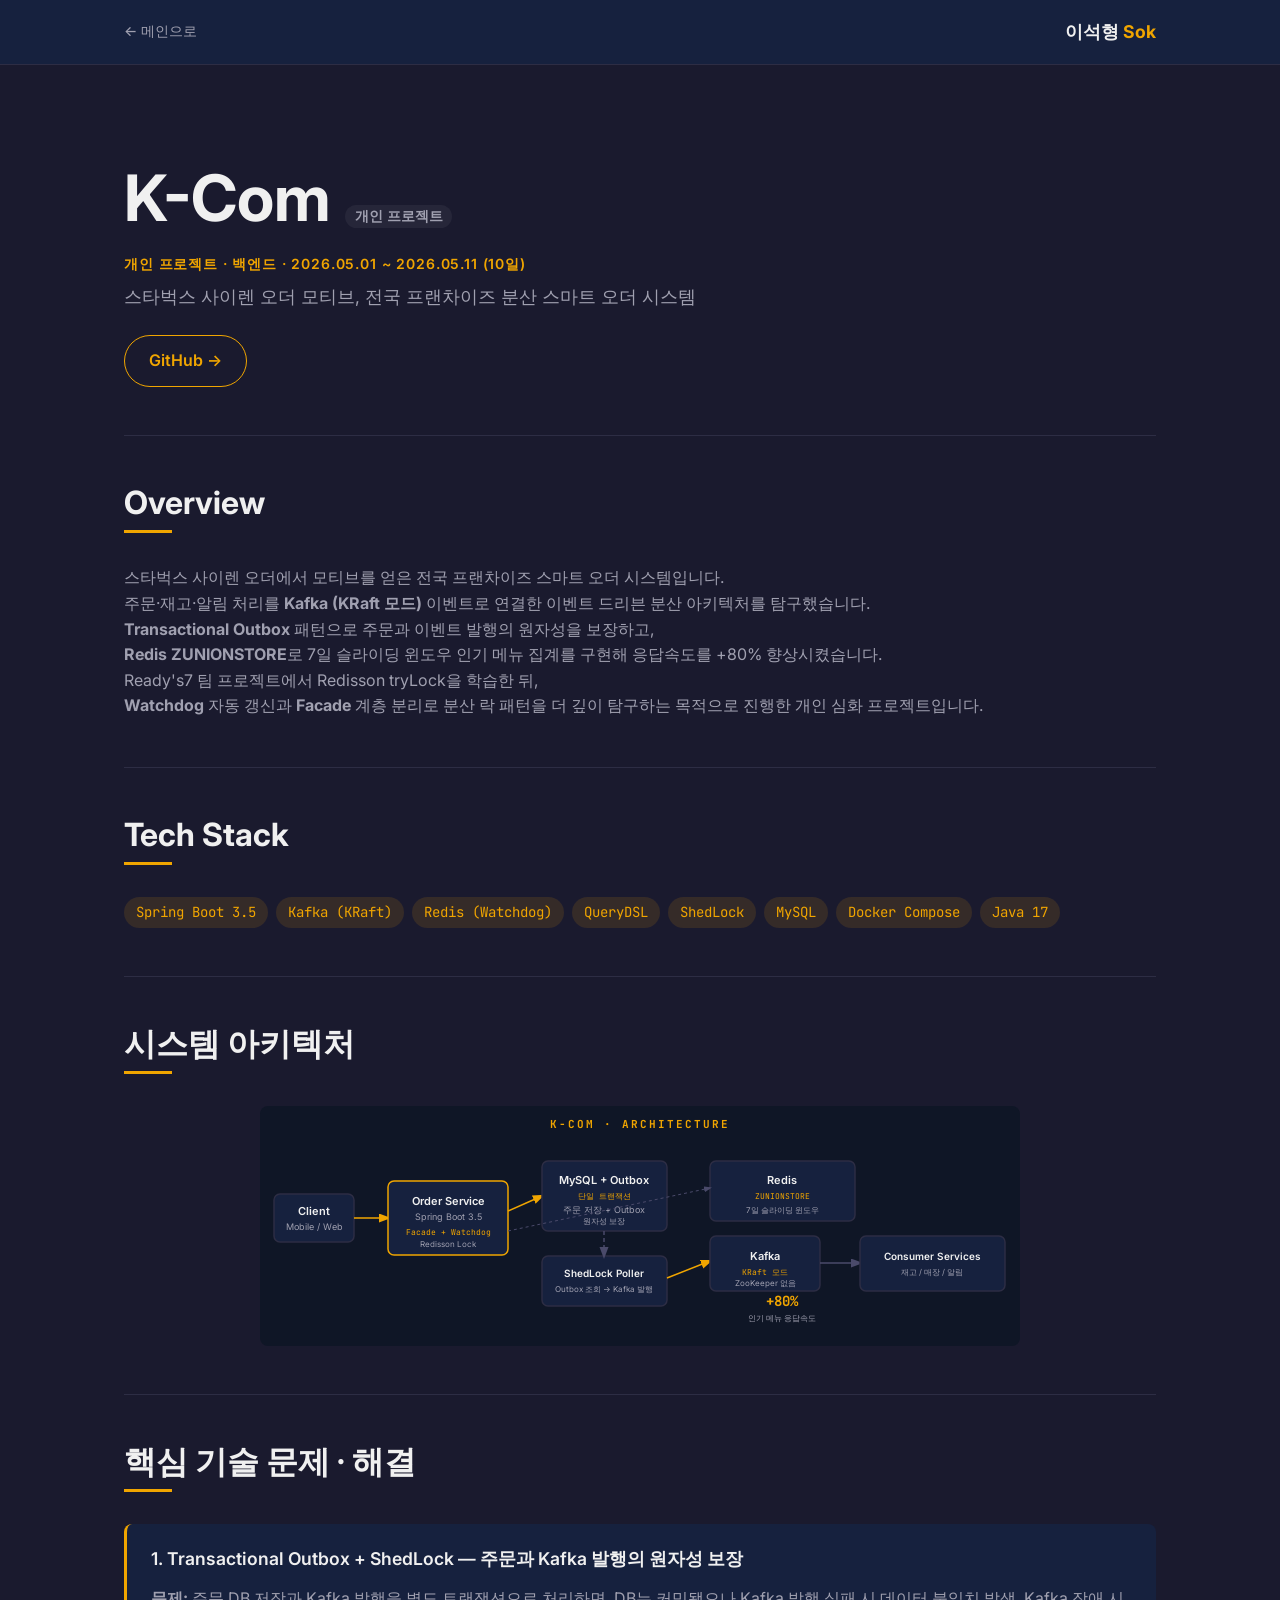
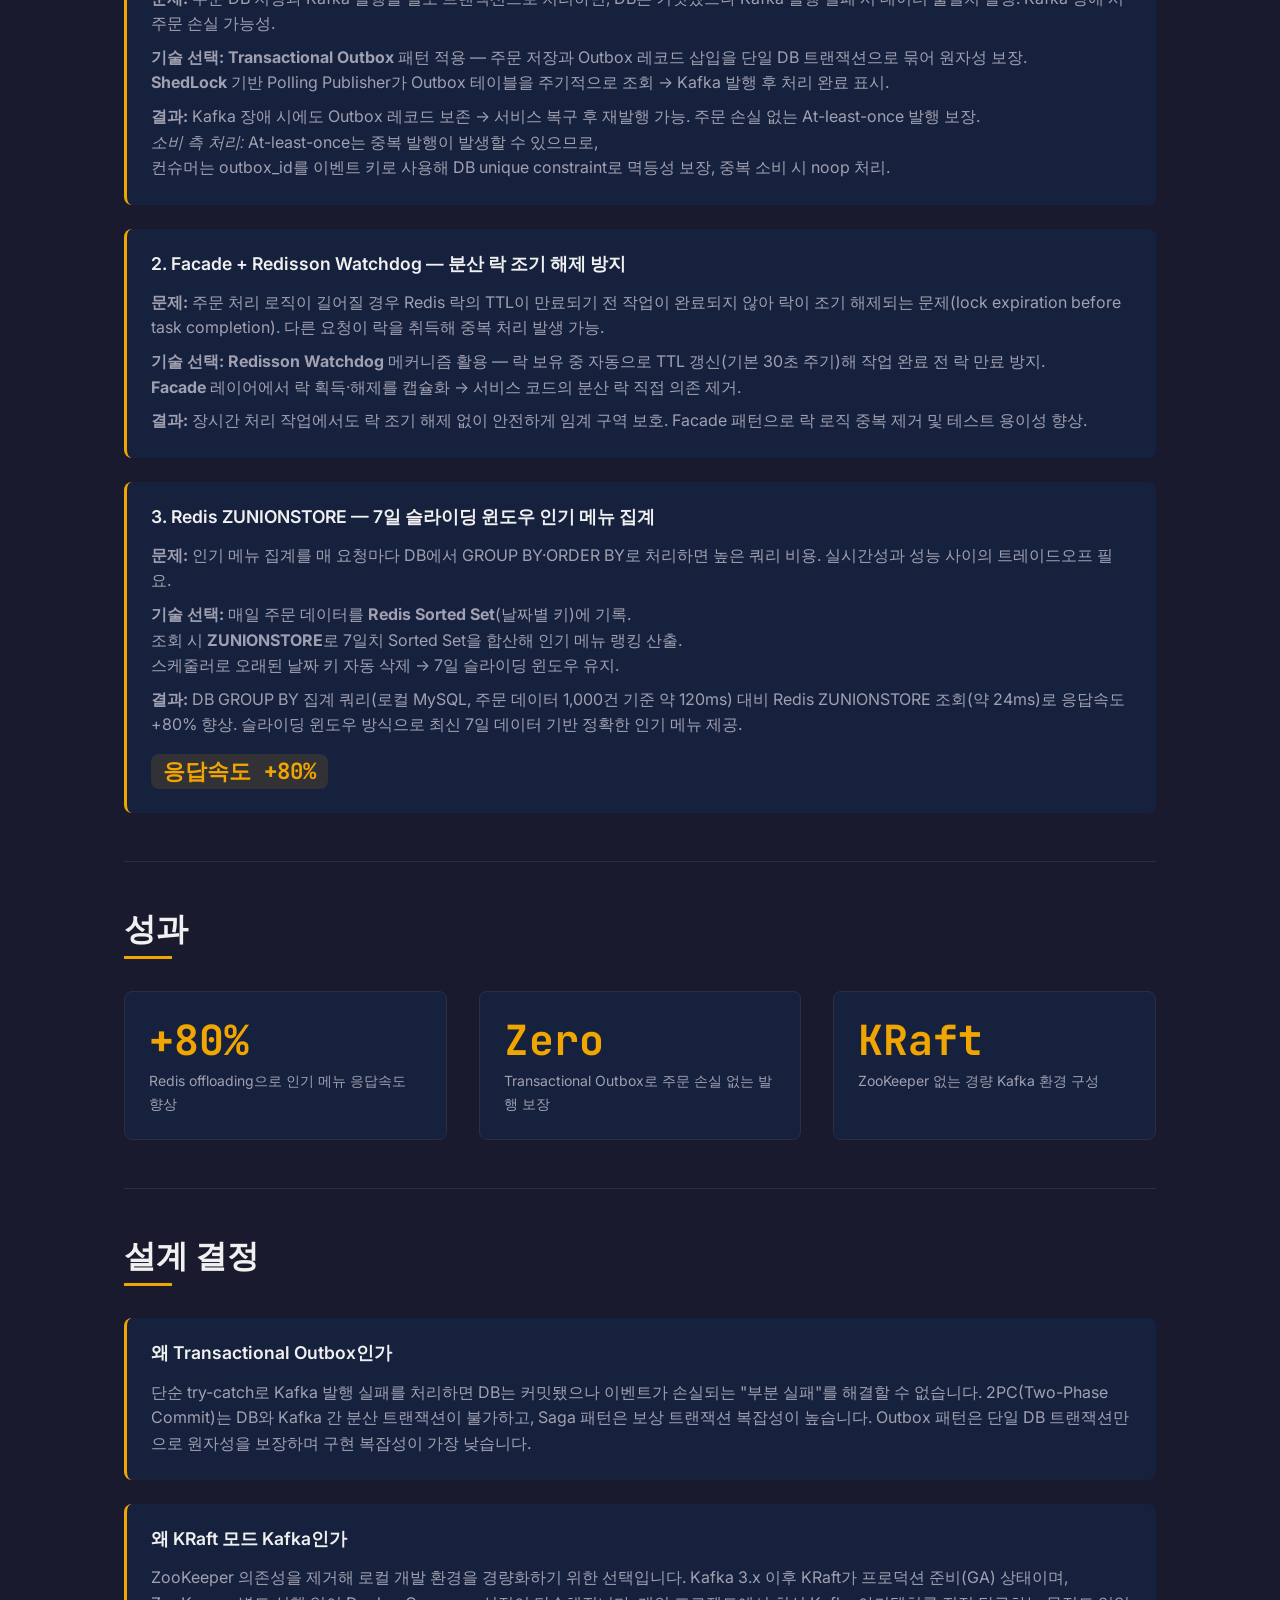
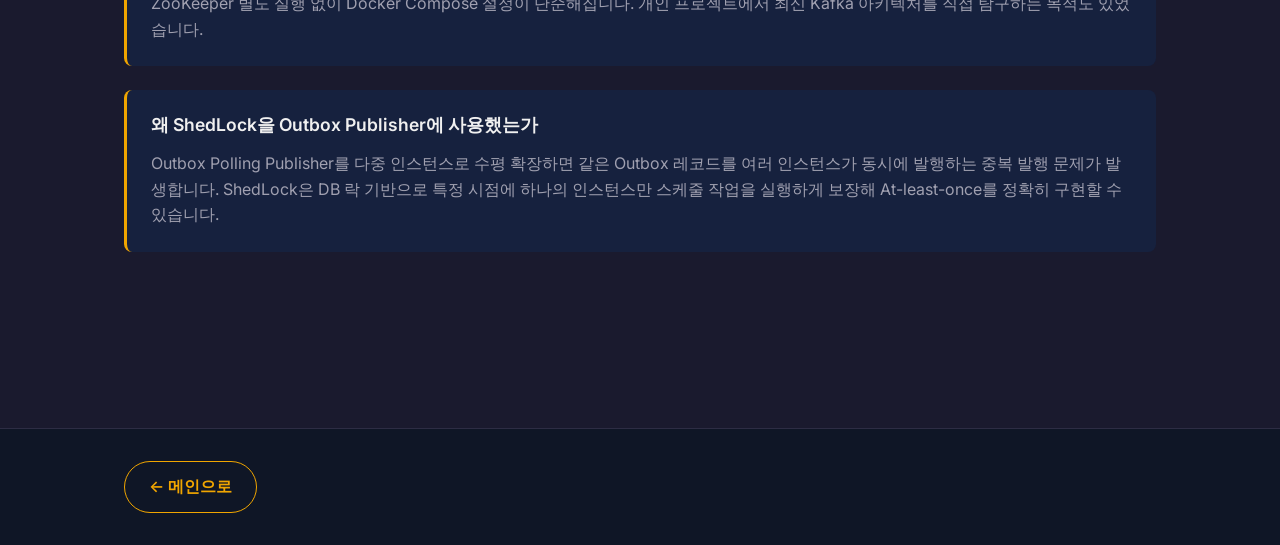
==== commit 53bf7af5: "feat: 전 페이지 가독성 개선 + POCAT/Ready's7 담당 역할 섹션 추가 - pocat.html, readys7.html: 담당 역할 섹션 신설 (팀리더 역할 목록 명" ====
--- a/projects/kcom.html
+++ b/projects/kcom.html
@@ -36,10 +36,16 @@
       <section class="detail__block reveal" aria-labelledby="kcom-overview">
         <h2 id="kcom-overview" class="section-title">Overview</h2>
         <p>
-          스타벅스 사이렌 오더에서 모티브를 얻은 전국 프랜차이즈 스마트 오더 시스템입니다.
-          주문·재고·알림 처리를 Kafka(KRaft 모드) 이벤트로 연결한 이벤트 드리븐 분산 아키텍처를 개인 프로젝트로 깊이 탐구했습니다.
-          Transactional Outbox 패턴으로 주문과 이벤트 발행의 원자성을 보장하고, Redis ZUNIONSTORE로 7일 슬라이딩 윈도우 인기 메뉴 집계를 구현해 응답속도를 +80% 향상시켰습니다.
-          Ready's7 팀 프로젝트에서 Redisson tryLock을 학습한 뒤, Watchdog 자동 갱신과 Facade 계층 분리로 분산 락 패턴을 더 깊이 탐구하는 목적으로 진행한 개인 심화 프로젝트입니다.
+          스타벅스 사이렌 오더에서 모티브를 얻은 전국 프랜차이즈 스마트 오더 시스템입니다.<br>
+          주문·재고·알림 처리를 <strong>Kafka (KRaft 모드)</strong> 이벤트로 연결한 이벤트 드리븐 분산 아키텍처를 탐구했습니다.
+        </p>
+        <p>
+          <strong>Transactional Outbox</strong> 패턴으로 주문과 이벤트 발행의 원자성을 보장하고,<br>
+          <strong>Redis ZUNIONSTORE</strong>로 7일 슬라이딩 윈도우 인기 메뉴 집계를 구현해 응답속도를 +80% 향상시켰습니다.
+        </p>
+        <p>
+          Ready's7 팀 프로젝트에서 Redisson tryLock을 학습한 뒤,<br>
+          <strong>Watchdog</strong> 자동 갱신과 <strong>Facade</strong> 계층 분리로 분산 락 패턴을 더 깊이 탐구하는 목적으로 진행한 개인 심화 프로젝트입니다.
         </p>
       </section>
 
@@ -127,21 +133,27 @@
         <article class="chapter reveal">
           <h3>1. Transactional Outbox + ShedLock — 주문과 Kafka 발행의 원자성 보장</h3>
           <p><strong>문제:</strong> 주문 DB 저장과 Kafka 발행을 별도 트랜잭션으로 처리하면, DB는 커밋됐으나 Kafka 발행 실패 시 데이터 불일치 발생. Kafka 장애 시 주문 손실 가능성.</p>
-          <p><strong>기술 선택:</strong> Transactional Outbox 패턴 적용 — 주문 저장과 Outbox 레코드 삽입을 단일 DB 트랜잭션으로 묶어 원자성 보장. ShedLock 기반 Polling Publisher가 Outbox 테이블을 주기적으로 조회해 Kafka에 발행 후 처리 완료 표시.</p>
-          <p><strong>결과:</strong> Kafka 장애 시에도 Outbox 레코드가 보존되어 서비스 복구 후 재발행 가능. 주문 손실 없는 At-least-once 발행 보장. <em>소비 측 처리:</em> At-least-once는 중복 발행이 발생할 수 있으므로 컨슈머는 outbox_id를 이벤트 키로 사용해 DB unique constraint로 멱등성을 보장, 중복 소비 시 noop 처리.</p>
+          <p><strong>기술 선택:</strong> <strong>Transactional Outbox</strong> 패턴 적용 — 주문 저장과 Outbox 레코드 삽입을 단일 DB 트랜잭션으로 묶어 원자성 보장.<br>
+          <strong>ShedLock</strong> 기반 Polling Publisher가 Outbox 테이블을 주기적으로 조회 → Kafka 발행 후 처리 완료 표시.</p>
+          <p><strong>결과:</strong> Kafka 장애 시에도 Outbox 레코드 보존 → 서비스 복구 후 재발행 가능. 주문 손실 없는 At-least-once 발행 보장.<br>
+          <em>소비 측 처리:</em> At-least-once는 중복 발행이 발생할 수 있으므로,<br>
+          컨슈머는 outbox_id를 이벤트 키로 사용해 DB unique constraint로 멱등성 보장, 중복 소비 시 noop 처리.</p>
         </article>
 
         <article class="chapter reveal">
           <h3>2. Facade + Redisson Watchdog — 분산 락 조기 해제 방지</h3>
           <p><strong>문제:</strong> 주문 처리 로직이 길어질 경우 Redis 락의 TTL이 만료되기 전 작업이 완료되지 않아 락이 조기 해제되는 문제(lock expiration before task completion). 다른 요청이 락을 취득해 중복 처리 발생 가능.</p>
-          <p><strong>기술 선택:</strong> Redisson의 Watchdog 메커니즘 활용 — 락 보유 중 자동으로 TTL을 갱신(기본 30초 주기)해 작업 완료 전 락 만료 방지. Facade 레이어에서 락 획득·해제를 캡슐화해 서비스 코드의 분산 락 직접 의존 제거.</p>
+          <p><strong>기술 선택:</strong> <strong>Redisson Watchdog</strong> 메커니즘 활용 — 락 보유 중 자동으로 TTL 갱신(기본 30초 주기)해 작업 완료 전 락 만료 방지.<br>
+          <strong>Facade</strong> 레이어에서 락 획득·해제를 캡슐화 → 서비스 코드의 분산 락 직접 의존 제거.</p>
           <p><strong>결과:</strong> 장시간 처리 작업에서도 락 조기 해제 없이 안전하게 임계 구역 보호. Facade 패턴으로 락 로직 중복 제거 및 테스트 용이성 향상.</p>
         </article>
 
         <article class="chapter reveal">
           <h3>3. Redis ZUNIONSTORE — 7일 슬라이딩 윈도우 인기 메뉴 집계</h3>
           <p><strong>문제:</strong> 인기 메뉴 집계를 매 요청마다 DB에서 GROUP BY·ORDER BY로 처리하면 높은 쿼리 비용. 실시간성과 성능 사이의 트레이드오프 필요.</p>
-          <p><strong>기술 선택:</strong> 매일 주문 데이터를 Redis Sorted Set(날짜별 키)에 기록. 조회 시 ZUNIONSTORE로 7일치 Sorted Set을 합산해 인기 메뉴 랭킹 산출. 스케줄러로 오래된 날짜 키 자동 삭제해 7일 슬라이딩 윈도우 유지.</p>
+          <p><strong>기술 선택:</strong> 매일 주문 데이터를 <strong>Redis Sorted Set</strong>(날짜별 키)에 기록.<br>
+          조회 시 <strong>ZUNIONSTORE</strong>로 7일치 Sorted Set을 합산해 인기 메뉴 랭킹 산출.<br>
+          스케줄러로 오래된 날짜 키 자동 삭제 → 7일 슬라이딩 윈도우 유지.</p>
           <p><strong>결과:</strong> DB GROUP BY 집계 쿼리(로컬 MySQL, 주문 데이터 1,000건 기준 약 120ms) 대비 Redis ZUNIONSTORE 조회(약 24ms)로 응답속도 +80% 향상. 슬라이딩 윈도우 방식으로 최신 7일 데이터 기반 정확한 인기 메뉴 제공.</p>
           <div class="metric mono">응답속도 +80%</div>
         </article>
